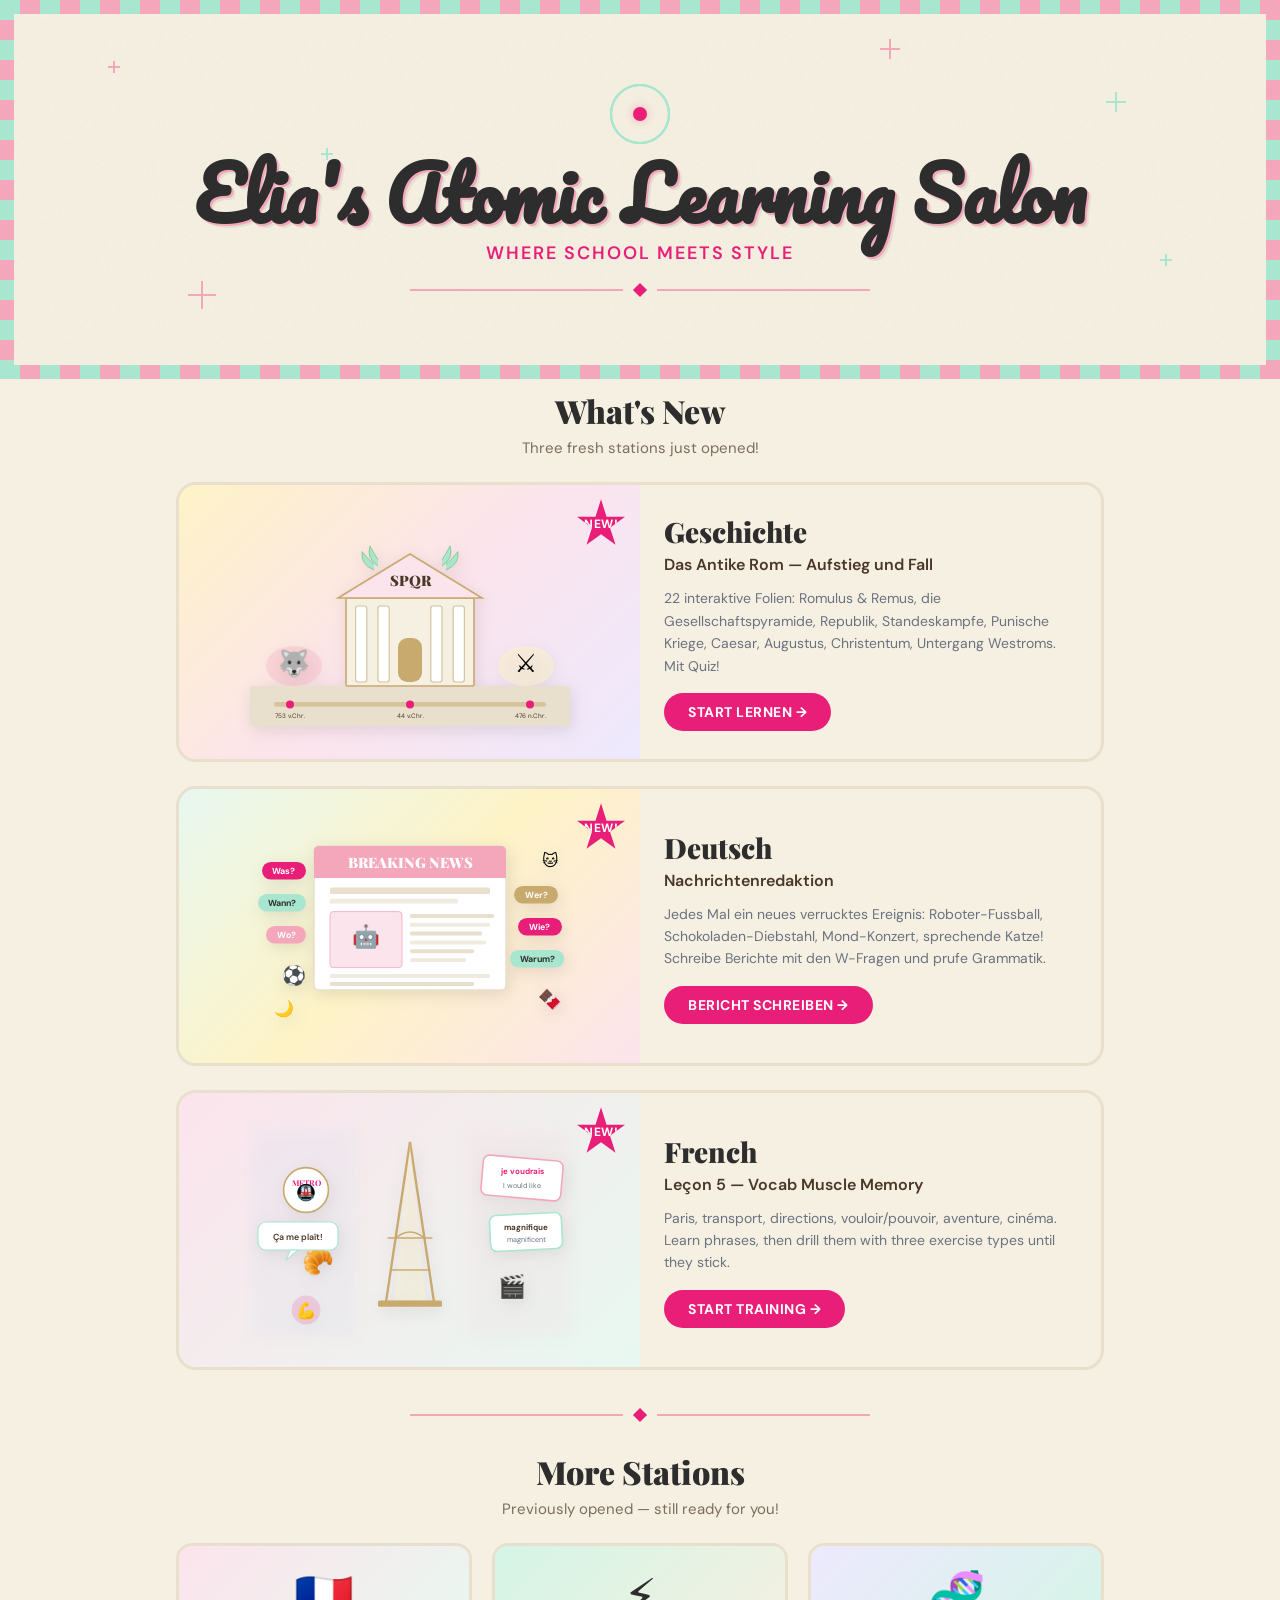
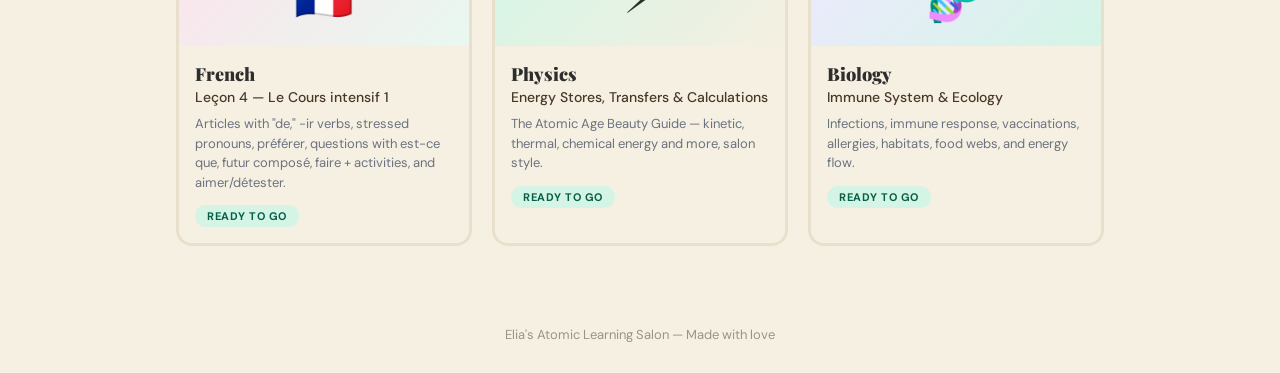
==== index.html @ bffb1066 "committ all changed files committ all changed files" ====
<!DOCTYPE html>
<html lang="en">
<head>
<meta charset="UTF-8">
<meta name="viewport" content="width=device-width, initial-scale=1.0, maximum-scale=1.0, user-scalable=no">
<title>Elia's Atomic Learning Salon</title>
<link rel="preconnect" href="https://fonts.googleapis.com">
<link href="https://fonts.googleapis.com/css2?family=Pacifico&family=Playfair+Display:wght@700;900&family=DM+Sans:wght@400;500;600;700&display=swap" rel="stylesheet">
<style>
*{margin:0;padding:0;box-sizing:border-box}
:root{
  --mint:#a8e6cf;--mint-light:#d4f5e6;--mint-pale:#e8f8f0;
  --pink:#f4a7bb;--pink-light:#fce4ec;--pink-hot:#e91e78;
  --cream:#f5f0e1;--cream-dark:#e8e0cc;
  --charcoal:#2d2d2d;--brown:#4a3728;
  --gold:#c8a96e;
}
body{
  font-family:'DM Sans',system-ui,sans-serif;
  background:var(--cream);color:var(--charcoal);
  min-height:100vh;overflow-x:hidden;
}

/* ── CHECKERBOARD BORDER ── */
.checker-border{
  background:repeating-conic-gradient(var(--pink) 0% 25%,var(--mint) 0% 50%) 0 0/40px 40px;
  padding:14px;
}
@media(max-width:600px){.checker-border{padding:8px;background-size:28px 28px}}

/* ── HERO ── */
.hero{
  background:var(--cream);
  text-align:center;
  padding:50px 20px 40px;
  position:relative;
  overflow:hidden;
}
.hero::before{
  content:'';position:absolute;top:0;left:0;right:0;bottom:0;
  background:url("data:image/svg+xml,%3Csvg width='200' height='200' xmlns='http://www.w3.org/2000/svg'%3E%3Cfilter id='n'%3E%3CfeTurbulence baseFrequency='.65' numOctaves='3' stitchTiles='stitch'/%3E%3C/filter%3E%3Crect width='200' height='200' filter='url(%23n)' opacity='.06'/%3E%3C/svg%3E");
  pointer-events:none;
}
.hero-title{
  font-family:'Pacifico',cursive;
  font-size:clamp(36px,8vw,72px);
  color:var(--charcoal);
  line-height:1.1;
  margin-bottom:8px;
  text-shadow:2px 2px 0 var(--pink),4px 4px 0 rgba(0,0,0,.06);
  position:relative;
}
.hero-name{
  font-family:'DM Sans',sans-serif;
  font-size:clamp(14px,2.5vw,18px);
  color:var(--pink-hot);
  font-weight:600;
  letter-spacing:2px;
  text-transform:uppercase;
  position:relative;
}

/* ── SPARKLES ── */
.sparkle{position:absolute;pointer-events:none}
.sparkle::before,.sparkle::after{content:'';position:absolute;background:var(--pink)}
.sparkle::before{width:2px;height:20px;left:50%;top:50%;transform:translate(-50%,-50%)}
.sparkle::after{width:20px;height:2px;left:50%;top:50%;transform:translate(-50%,-50%)}
.sparkle.mint::before,.sparkle.mint::after{background:var(--mint)}
.sparkle.sm::before{height:12px}.sparkle.sm::after{width:12px}
.sparkle.lg::before{height:28px}.sparkle.lg::after{width:28px}

/* ── ATOM ICON ── */
.atom{width:60px;height:60px;margin:20px auto 10px;position:relative}
.atom .nucleus{width:14px;height:14px;background:var(--pink-hot);border-radius:50%;position:absolute;top:50%;left:50%;transform:translate(-50%,-50%);box-shadow:0 0 10px var(--pink)}
.atom .orbit{position:absolute;width:100%;height:100%;border:2px solid var(--mint);border-radius:50%;top:0;left:0}
.atom .orbit:nth-child(2){transform:rotate(60deg)}
.atom .orbit:nth-child(3){transform:rotate(-60deg)}

/* ── DIVIDER ── */
.retro-divider{display:flex;align-items:center;gap:12px;max-width:500px;margin:0 auto 30px;padding:0 20px}
.retro-divider .line{flex:1;height:2px;background:var(--pink)}
.retro-divider .diamond{width:10px;height:10px;background:var(--pink-hot);transform:rotate(45deg);flex-shrink:0}

/* ── SECTIONS ── */
.subjects{padding:10px 16px 50px;max-width:960px;margin:0 auto}
.section-title{font-family:'Playfair Display',serif;font-size:clamp(20px,4vw,32px);font-weight:900;color:var(--charcoal);text-align:center;margin-bottom:6px}
.section-sub{text-align:center;font-size:15px;color:var(--brown);margin-bottom:24px;opacity:.7}

/* ═══════════════════════════════════════
   FEATURED CARDS — Big visual hero cards
   ═══════════════════════════════════════ */
.featured-grid{
  display:flex;flex-direction:column;gap:24px;
  margin-bottom:40px;
}
.featured-card{
  display:grid;
  grid-template-columns:1fr 1fr;
  min-height:280px;
  border-radius:20px;
  overflow:hidden;
  border:3px solid var(--cream-dark);
  transition:all .35s cubic-bezier(.4,0,.2,1);
  cursor:pointer;
  text-decoration:none;color:inherit;
  position:relative;
}
.featured-card:hover{
  transform:translateY(-6px);
  border-color:var(--pink);
  box-shadow:0 12px 40px rgba(233,30,120,.18);
}
.featured-card .card-visual{
  display:flex;align-items:center;justify-content:center;
  padding:24px;
  position:relative;overflow:hidden;
}
.featured-card .card-visual svg{
  width:100%;max-width:320px;height:auto;
  filter:drop-shadow(2px 4px 8px rgba(0,0,0,.1));
}
.featured-card .card-content{
  display:flex;flex-direction:column;justify-content:center;
  padding:28px 24px;
  background:var(--cream);
}
.featured-card .card-starburst{
  position:absolute;top:14px;right:14px;
  width:50px;height:50px;
  background:var(--pink-hot);color:#fff;
  font-size:12px;font-weight:700;
  display:flex;align-items:center;justify-content:center;
  text-transform:uppercase;letter-spacing:.5px;
  clip-path:polygon(50% 0%,61% 35%,98% 35%,68% 57%,79% 91%,50% 70%,21% 91%,32% 57%,2% 35%,39% 35%);
  z-index:2;
}
.featured-card .fc-subject{
  font-family:'Playfair Display',serif;
  font-size:clamp(22px,3.5vw,28px);font-weight:900;
  color:var(--charcoal);margin-bottom:4px;
}
.featured-card .fc-lesson{
  font-size:clamp(14px,2vw,16px);color:var(--brown);
  font-weight:600;margin-bottom:12px;
}
.featured-card .fc-desc{
  font-size:14px;color:#6b7280;line-height:1.6;margin-bottom:16px;
}
.featured-card .fc-btn{
  display:inline-flex;align-items:center;gap:8px;
  padding:10px 24px;border-radius:25px;
  font-size:14px;font-weight:700;
  letter-spacing:.5px;text-transform:uppercase;
  background:var(--pink-hot);color:#fff;
  width:fit-content;
  transition:background .2s;
}
.featured-card:hover .fc-btn{background:#d01568}

/* Visual backgrounds */
.vis-rome{background:linear-gradient(135deg,#fef3c7 0%,#fce4ec 50%,#ede9fe 100%)}
.vis-french{background:linear-gradient(135deg,var(--pink-light) 0%,var(--mint-pale) 100%)}
.vis-report{background:linear-gradient(135deg,var(--mint-pale) 0%,#fef3c7 50%,var(--pink-light) 100%)}

/* ── SMALLER SUBJECT CARDS (existing) ── */
.card-grid{
  display:grid;
  grid-template-columns:repeat(auto-fill,minmax(260px,1fr));
  gap:20px;
}
.subject-card{
  background:var(--cream);border-radius:16px;overflow:hidden;
  border:3px solid var(--cream-dark);transition:all .3s;
  cursor:pointer;position:relative;text-decoration:none;color:inherit;display:block;
}
.subject-card:hover,.subject-card:active{
  transform:translateY(-4px);border-color:var(--pink);
  box-shadow:0 8px 30px rgba(233,30,120,.15);
}
.card-banner{height:100px;display:flex;align-items:center;justify-content:center;position:relative;overflow:hidden}
.card-banner.french{background:linear-gradient(135deg,var(--pink-light),var(--mint-pale))}
.card-banner.physics{background:linear-gradient(135deg,var(--mint-light),var(--cream))}
.card-banner.biology{background:linear-gradient(135deg,#ede9fe,var(--mint-light))}
.card-emoji{font-size:48px;position:relative;z-index:1}
.card-body{padding:16px}
.card-subject{font-family:'Playfair Display',serif;font-size:18px;font-weight:900;color:var(--charcoal);margin-bottom:2px}
.card-lesson{font-size:14px;color:var(--brown);margin-bottom:8px;font-weight:500}
.card-desc{font-size:13px;color:#6b7280;line-height:1.5;margin-bottom:12px}
.card-tag{display:inline-block;padding:4px 12px;border-radius:20px;font-size:11px;font-weight:700;letter-spacing:.5px;text-transform:uppercase}
.tag-live{background:var(--mint-light);color:#065f46}

/* ── FOOTER ── */
.footer{text-align:center;padding:30px 16px;font-size:13px;color:var(--brown);opacity:.5}

/* ── MOBILE ── */
@media(max-width:700px){
  .hero{padding:30px 16px 28px}
  .featured-card{grid-template-columns:1fr;min-height:auto}
  .featured-card .card-visual{min-height:200px;padding:20px}
  .featured-card .card-content{padding:20px 16px}
  .card-grid{grid-template-columns:1fr}
  .card-banner{height:80px}
  .card-emoji{font-size:38px}
}

/* ── SUBTLE ANIMATIONS ── */
@keyframes pulse-glow{
  0%,100%{filter:drop-shadow(0 0 4px rgba(233,30,120,.2))}
  50%{filter:drop-shadow(0 0 12px rgba(233,30,120,.4))}
}
.featured-card .card-visual svg{animation:pulse-glow 3s ease-in-out infinite}
</style>
</head>
<body>

<!-- CHECKERBOARD TOP BORDER -->
<div class="checker-border">
<div class="hero">
  <div class="sparkle sm" style="top:15%;left:8%"></div>
  <div class="sparkle mint" style="top:25%;right:12%"></div>
  <div class="sparkle lg" style="bottom:20%;left:15%"></div>
  <div class="sparkle sm mint" style="bottom:30%;right:8%"></div>
  <div class="sparkle" style="top:10%;right:30%"></div>
  <div class="sparkle mint sm" style="top:40%;left:25%"></div>
  <div class="atom">
    <div class="orbit"></div><div class="orbit"></div><div class="orbit"></div><div class="nucleus"></div>
  </div>
  <h1 class="hero-title">Elia's Atomic Learning Salon</h1>
  <p class="hero-name">Where school meets style</p>
  <div style="margin-top:20px">
    <div class="retro-divider"><div class="line"></div><div class="diamond"></div><div class="line"></div></div>
  </div>
</div>
</div>

<!-- ═══════════════════════════════════════ -->
<!-- FEATURED NEW APPS — Big visual cards   -->
<!-- ═══════════════════════════════════════ -->
<div class="subjects">
  <h2 class="section-title">What's New</h2>
  <p class="section-sub">Three fresh stations just opened!</p>

  <div class="featured-grid">

    <!-- ██ ROME HISTORY DECK ██ -->
    <a class="featured-card" href="rome-history-deck.html">
      <div class="card-visual vis-rome">
        <div class="card-starburst">New!</div>
        <svg viewBox="0 0 400 260" xmlns="http://www.w3.org/2000/svg">
          <!-- Sky -->
          <defs>
            <linearGradient id="sky" x1="0" y1="0" x2="0" y2="1"><stop offset="0%" stop-color="#fce4ec"/><stop offset="100%" stop-color="#fef3c7"/></linearGradient>
          </defs>
          <!-- Ground -->
          <rect x="0" y="210" width="400" height="50" rx="4" fill="#e8e0cc"/>
          <!-- Roman Temple -->
          <rect x="120" y="100" width="160" height="110" rx="2" fill="#f5f0e1" stroke="#c8a96e" stroke-width="2"/>
          <!-- Pediment (triangle roof) -->
          <polygon points="110,100 200,45 290,100" fill="#fce4ec" stroke="#c8a96e" stroke-width="2"/>
          <!-- Columns -->
          <rect x="132" y="110" width="14" height="95" rx="3" fill="#fff" stroke="#d4c4a0" stroke-width="1.5"/>
          <rect x="160" y="110" width="14" height="95" rx="3" fill="#fff" stroke="#d4c4a0" stroke-width="1.5"/>
          <rect x="226" y="110" width="14" height="95" rx="3" fill="#fff" stroke="#d4c4a0" stroke-width="1.5"/>
          <rect x="254" y="110" width="14" height="95" rx="3" fill="#fff" stroke="#d4c4a0" stroke-width="1.5"/>
          <!-- Door -->
          <rect x="185" y="150" width="30" height="55" rx="12" fill="#c8a96e"/>
          <!-- SPQR text -->
          <text x="200" y="85" text-anchor="middle" font-family="'Playfair Display',serif" font-size="18" font-weight="900" fill="#4a3728">SPQR</text>
          <!-- Laurel wreath left -->
          <path d="M160,60 Q145,50 150,35 Q155,45 160,52" fill="#a8e6cf" stroke="#7bc67e" stroke-width="1"/>
          <path d="M155,65 Q138,58 140,42 Q148,52 155,58" fill="#a8e6cf" stroke="#7bc67e" stroke-width="1"/>
          <!-- Laurel wreath right -->
          <path d="M240,60 Q255,50 250,35 Q245,45 240,52" fill="#a8e6cf" stroke="#7bc67e" stroke-width="1"/>
          <path d="M245,65 Q262,58 260,42 Q252,52 245,58" fill="#a8e6cf" stroke="#7bc67e" stroke-width="1"/>
          <!-- Wolf + twins icon (left) -->
          <ellipse cx="55" cy="185" rx="35" ry="25" fill="#f4a7bb" opacity=".3"/>
          <text x="55" y="193" text-anchor="middle" font-size="32">🐺</text>
          <!-- Sword icon (right) -->
          <ellipse cx="345" cy="185" rx="35" ry="25" fill="#fef3c7" opacity=".5"/>
          <text x="345" y="193" text-anchor="middle" font-size="32">⚔️</text>
          <!-- Timeline bar -->
          <rect x="30" y="230" width="340" height="6" rx="3" fill="#c8a96e" opacity=".5"/>
          <circle cx="50" cy="233" r="5" fill="#e91e78"/>
          <text x="50" y="250" text-anchor="middle" font-size="8" fill="#4a3728">753 v.Chr.</text>
          <circle cx="200" cy="233" r="5" fill="#e91e78"/>
          <text x="200" y="250" text-anchor="middle" font-size="8" fill="#4a3728">44 v.Chr.</text>
          <circle cx="350" cy="233" r="5" fill="#e91e78"/>
          <text x="350" y="250" text-anchor="middle" font-size="8" fill="#4a3728">476 n.Chr.</text>
        </svg>
      </div>
      <div class="card-content">
        <div class="fc-subject">Geschichte</div>
        <div class="fc-lesson">Das Antike Rom — Aufstieg und Fall</div>
        <div class="fc-desc">22 interaktive Folien: Romulus & Remus, die Gesellschaftspyramide, Republik, Standeskampfe, Punische Kriege, Caesar, Augustus, Christentum, Untergang Westroms. Mit Quiz!</div>
        <div class="fc-btn">Start Lernen &rarr;</div>
      </div>
    </a>

    <!-- ██ GERMAN REPORT WRITER ██ -->
    <a class="featured-card" href="german-report-writer.html" style="direction:rtl">
      <div class="card-content" style="direction:ltr">
        <div class="fc-subject">Deutsch</div>
        <div class="fc-lesson">Nachrichtenredaktion</div>
        <div class="fc-desc">Jedes Mal ein neues verrucktes Ereignis: Roboter-Fussball, Schokoladen-Diebstahl, Mond-Konzert, sprechende Katze! Schreibe Berichte mit den W-Fragen und prufe Grammatik.</div>
        <div class="fc-btn">Bericht Schreiben &rarr;</div>
      </div>
      <div class="card-visual vis-report" style="direction:ltr">
        <div class="card-starburst">New!</div>
        <svg viewBox="0 0 400 260" xmlns="http://www.w3.org/2000/svg">
          <!-- Newspaper -->
          <rect x="80" y="30" width="240" height="180" rx="6" fill="#fff" stroke="#e8e0cc" stroke-width="2"/>
          <rect x="80" y="30" width="240" height="40" rx="6" fill="#f4a7bb"/>
          <rect x="80" y="64" width="240" height="6" fill="#f4a7bb"/>
          <text x="200" y="58" text-anchor="middle" font-family="'Playfair Display',serif" font-size="18" font-weight="900" fill="#fff">BREAKING NEWS</text>
          <!-- Headlines -->
          <rect x="100" y="82" width="200" height="8" rx="2" fill="#e8e0cc"/>
          <rect x="100" y="96" width="160" height="6" rx="2" fill="#f0ebe0"/>
          <!-- Image placeholder -->
          <rect x="100" y="112" width="90" height="70" rx="4" fill="#fce4ec" stroke="#f4a7bb" stroke-width="1"/>
          <text x="145" y="152" text-anchor="middle" font-size="28">🤖</text>
          <!-- Text lines -->
          <rect x="200" y="115" width="105" height="5" rx="2" fill="#e8e0cc"/>
          <rect x="200" y="126" width="100" height="5" rx="2" fill="#f0ebe0"/>
          <rect x="200" y="137" width="90" height="5" rx="2" fill="#e8e0cc"/>
          <rect x="200" y="148" width="95" height="5" rx="2" fill="#f0ebe0"/>
          <rect x="200" y="159" width="80" height="5" rx="2" fill="#e8e0cc"/>
          <rect x="200" y="170" width="70" height="5" rx="2" fill="#f0ebe0"/>
          <!-- More text lines bottom -->
          <rect x="100" y="190" width="200" height="5" rx="2" fill="#f0ebe0"/>
          <rect x="100" y="200" width="180" height="5" rx="2" fill="#e8e0cc"/>
          <!-- W-Fragen floating labels -->
          <rect x="15" y="50" width="55" height="22" rx="11" fill="#e91e78"/>
          <text x="42" y="65" text-anchor="middle" font-size="11" font-weight="700" fill="#fff">Was?</text>
          <rect x="10" y="90" width="60" height="22" rx="11" fill="#a8e6cf"/>
          <text x="40" y="105" text-anchor="middle" font-size="11" font-weight="700" fill="#2d2d2d">Wann?</text>
          <rect x="20" y="130" width="50" height="22" rx="11" fill="#f4a7bb"/>
          <text x="45" y="145" text-anchor="middle" font-size="11" font-weight="700" fill="#fff">Wo?</text>
          <rect x="330" y="80" width="55" height="22" rx="11" fill="#c8a96e"/>
          <text x="358" y="95" text-anchor="middle" font-size="11" font-weight="700" fill="#fff">Wer?</text>
          <rect x="335" y="120" width="55" height="22" rx="11" fill="#e91e78"/>
          <text x="362" y="135" text-anchor="middle" font-size="11" font-weight="700" fill="#fff">Wie?</text>
          <rect x="325" y="160" width="68" height="22" rx="11" fill="#a8e6cf"/>
          <text x="359" y="175" text-anchor="middle" font-size="11" font-weight="700" fill="#2d2d2d">Warum?</text>
          <!-- Fun event icons -->
          <text x="40" y="200" font-size="24">⚽</text>
          <text x="360" y="230" font-size="24">🍫</text>
          <text x="30" y="240" font-size="20">🌙</text>
          <text x="365" y="55" font-size="20">🐱</text>
        </svg>
      </div>
    </a>

    <!-- ██ FRENCH VOCAB TRAINER ██ -->
    <a class="featured-card" href="french-vocab-trainer.html">
      <div class="card-visual vis-french">
        <div class="card-starburst">New!</div>
        <svg viewBox="0 0 400 260" xmlns="http://www.w3.org/2000/svg">
          <!-- Eiffel Tower (simplified) -->
          <polygon points="200,20 170,220 230,220" fill="none" stroke="#c8a96e" stroke-width="3"/>
          <polygon points="200,20 180,220 220,220" fill="#fef3c7" opacity=".3"/>
          <line x1="172" y1="140" x2="228" y2="140" stroke="#c8a96e" stroke-width="2"/>
          <line x1="175" y1="180" x2="225" y2="180" stroke="#c8a96e" stroke-width="2"/>
          <!-- Arch at middle -->
          <path d="M182,140 Q200,125 218,140" fill="none" stroke="#c8a96e" stroke-width="2"/>
          <!-- Base platform -->
          <rect x="160" y="218" width="80" height="8" rx="2" fill="#c8a96e"/>
          <!-- French flag colors (subtle background stripes) -->
          <rect x="0" y="0" width="133" height="260" fill="#dbeafe" opacity=".15"/>
          <rect x="267" y="0" width="133" height="260" fill="#fce4ec" opacity=".15"/>
          <!-- Metro sign -->
          <circle cx="70" cy="80" r="28" fill="#fff" stroke="#c8a96e" stroke-width="2"/>
          <text x="70" y="75" text-anchor="middle" font-family="'Playfair Display',serif" font-size="10" font-weight="700" fill="#e91e78">METRO</text>
          <text x="70" y="90" text-anchor="middle" font-size="20">🚇</text>
          <!-- Vocab cards floating -->
          <rect x="290" y="40" width="100" height="50" rx="8" fill="#fff" stroke="#f4a7bb" stroke-width="2" transform="rotate(5,340,65)"/>
          <text x="340" y="60" text-anchor="middle" font-size="10" font-weight="700" fill="#e91e78">je voudrais</text>
          <text x="340" y="78" text-anchor="middle" font-size="9" fill="#6b7280">I would like</text>
          <rect x="300" y="110" width="90" height="45" rx="8" fill="#fff" stroke="#a8e6cf" stroke-width="2" transform="rotate(-3,345,132)"/>
          <text x="345" y="130" text-anchor="middle" font-size="10" font-weight="700" fill="#4a3728">magnifique</text>
          <text x="345" y="145" text-anchor="middle" font-size="9" fill="#6b7280">magnificent</text>
          <!-- Croissant & beret -->
          <text x="65" y="180" font-size="32">🥐</text>
          <text x="310" y="210" font-size="28">🎬</text>
          <!-- Muscle / repeat icon -->
          <circle cx="70" cy="230" r="18" fill="#e91e78" opacity=".15"/>
          <text x="70" y="237" text-anchor="middle" font-size="20">💪</text>
          <!-- Speech bubble -->
          <rect x="10" y="120" width="100" height="35" rx="10" fill="#fff" stroke="#a8e6cf" stroke-width="1.5"/>
          <text x="60" y="142" text-anchor="middle" font-size="11" font-weight="600" fill="#4a3728">Ça me plaît!</text>
          <polygon points="50,155 60,155 45,168" fill="#fff" stroke="#a8e6cf" stroke-width="1.5" stroke-linejoin="round"/>
        </svg>
      </div>
      <div class="card-content">
        <div class="fc-subject">French</div>
        <div class="fc-lesson">Leçon 5 — Vocab Muscle Memory</div>
        <div class="fc-desc">Paris, transport, directions, vouloir/pouvoir, aventure, cinéma. Learn phrases, then drill them with three exercise types until they stick.</div>
        <div class="fc-btn">Start Training &rarr;</div>
      </div>
    </a>

  </div>

  <!-- DIVIDER -->
  <div style="margin:10px auto 30px">
    <div class="retro-divider"><div class="line"></div><div class="diamond"></div><div class="line"></div></div>
  </div>

  <h2 class="section-title">More Stations</h2>
  <p class="section-sub">Previously opened — still ready for you!</p>

  <div class="card-grid">

    <!-- FRENCH LECON 4 -->
    <a class="subject-card" href="french-lecon4.html">
      <div class="card-banner french"><span class="card-emoji">🇫🇷</span></div>
      <div class="card-body">
        <div class="card-subject">French</div>
        <div class="card-lesson">Leçon 4 — Le Cours intensif 1</div>
        <div class="card-desc">Articles with "de," -ir verbs, stressed pronouns, préférer, questions with est-ce que, futur composé, faire + activities, and aimer/détester.</div>
        <span class="card-tag tag-live">Ready to Go</span>
      </div>
    </a>

    <!-- PHYSICS -->
    <a class="subject-card" href="energy-quiz.html">
      <div class="card-banner physics"><span class="card-emoji">⚡</span></div>
      <div class="card-body">
        <div class="card-subject">Physics</div>
        <div class="card-lesson">Energy Stores, Transfers & Calculations</div>
        <div class="card-desc">The Atomic Age Beauty Guide — kinetic, thermal, chemical energy and more, salon style.</div>
        <span class="card-tag tag-live">Ready to Go</span>
      </div>
    </a>

    <!-- BIOLOGY -->
    <a class="subject-card" href="immune-ecology-app.html">
      <div class="card-banner biology"><span class="card-emoji">🧬</span></div>
      <div class="card-body">
        <div class="card-subject">Biology</div>
        <div class="card-lesson">Immune System & Ecology</div>
        <div class="card-desc">Infections, immune response, vaccinations, allergies, habitats, food webs, and energy flow.</div>
        <span class="card-tag tag-live">Ready to Go</span>
      </div>
    </a>

  </div>
</div>

<div class="footer">Elia's Atomic Learning Salon &mdash; Made with love</div>

</body>
</html>
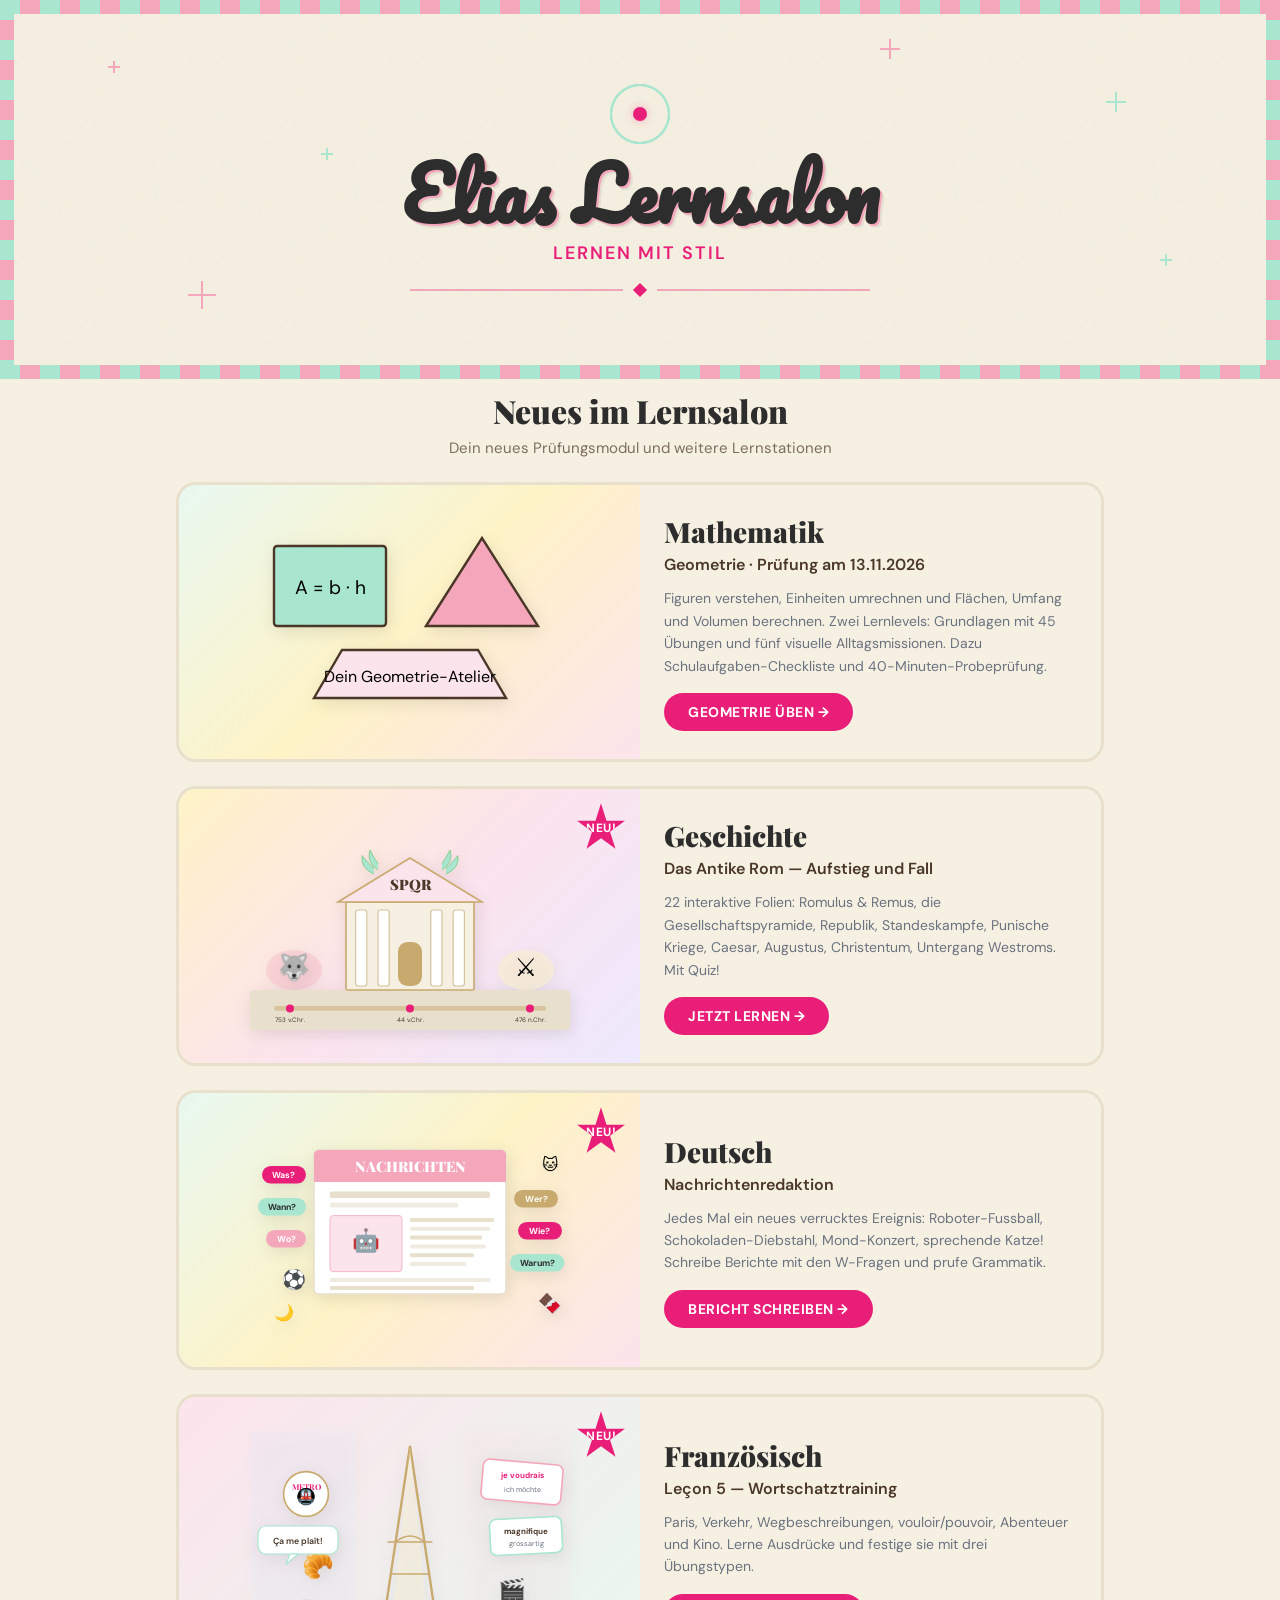
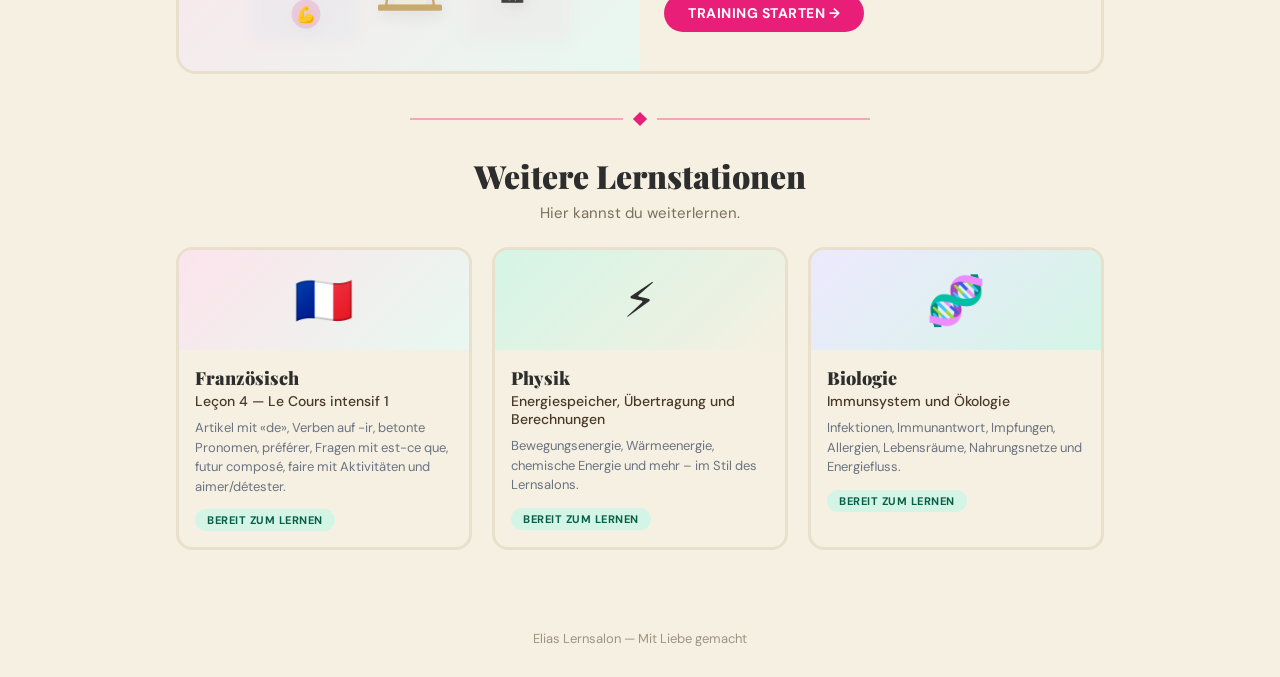
==== commit 35ae255d: "Add German geometry exam preparation with visual basics and real-world missions" ====
--- a/index.html
+++ b/index.html
@@ -1,9 +1,9 @@
 <!DOCTYPE html>
-<html lang="en">
+<html lang="de">
 <head>
 <meta charset="UTF-8">
-<meta name="viewport" content="width=device-width, initial-scale=1.0, maximum-scale=1.0, user-scalable=no">
-<title>Elia's Atomic Learning Salon</title>
+<meta name="viewport" content="width=device-width, initial-scale=1.0">
+<title>Elias Lernsalon</title>
 <link rel="preconnect" href="https://fonts.googleapis.com">
 <link href="https://fonts.googleapis.com/css2?family=Pacifico&family=Playfair+Display:wght@700;900&family=DM+Sans:wght@400;500;600;700&display=swap" rel="stylesheet">
 <style>
@@ -225,8 +225,8 @@
   <div class="atom">
     <div class="orbit"></div><div class="orbit"></div><div class="orbit"></div><div class="nucleus"></div>
   </div>
-  <h1 class="hero-title">Elia's Atomic Learning Salon</h1>
-  <p class="hero-name">Where school meets style</p>
+  <h1 class="hero-title">Elias Lernsalon</h1>
+  <p class="hero-name">Lernen mit Stil</p>
   <div style="margin-top:20px">
     <div class="retro-divider"><div class="line"></div><div class="diamond"></div><div class="line"></div></div>
   </div>
@@ -237,15 +237,16 @@
 <!-- FEATURED NEW APPS — Big visual cards   -->
 <!-- ═══════════════════════════════════════ -->
 <div class="subjects">
-  <h2 class="section-title">What's New</h2>
-  <p class="section-sub">Three fresh stations just opened!</p>
+  <h2 class="section-title">Neues im Lernsalon</h2>
+  <p class="section-sub">Dein neues Prüfungsmodul und weitere Lernstationen</p>
 
   <div class="featured-grid">
+<a class="featured-card" href="geometry-exam.html"><div class="card-visual vis-report"><svg viewBox="0 0 400 260" role="img" aria-label="Geometrische Figuren"><rect x="30" y="35" width="140" height="100" rx="4" fill="#a8e6cf" stroke="#4a3728" stroke-width="3"/><path d="M220 135L290 25L360 135Z" fill="#f4a7bb" stroke="#4a3728" stroke-width="3"/><path d="M80 225L115 165H285L320 225Z" fill="#fce4ec" stroke="#4a3728" stroke-width="3"/><text x="100" y="95" text-anchor="middle" font-size="24">A = b · h</text><text x="200" y="205" text-anchor="middle" font-size="20">Dein Geometrie-Atelier</text></svg></div><div class="card-content"><div class="fc-subject">Mathematik</div><div class="fc-lesson">Geometrie · Prüfung am 13.11.2026</div><div class="fc-desc">Figuren verstehen, Einheiten umrechnen und Flächen, Umfang und Volumen berechnen. Zwei Lernlevels: Grundlagen mit 45 Übungen und fünf visuelle Alltagsmissionen. Dazu Schulaufgaben-Checkliste und 40-Minuten-Probeprüfung.</div><div class="fc-btn">Geometrie üben →</div></div></a>
 
     <!-- ██ ROME HISTORY DECK ██ -->
     <a class="featured-card" href="rome-history-deck.html">
       <div class="card-visual vis-rome">
-        <div class="card-starburst">New!</div>
+        <div class="card-starburst">Neu!</div>
         <svg viewBox="0 0 400 260" xmlns="http://www.w3.org/2000/svg">
           <!-- Sky -->
           <defs>
@@ -292,7 +293,7 @@
         <div class="fc-subject">Geschichte</div>
         <div class="fc-lesson">Das Antike Rom — Aufstieg und Fall</div>
         <div class="fc-desc">22 interaktive Folien: Romulus & Remus, die Gesellschaftspyramide, Republik, Standeskampfe, Punische Kriege, Caesar, Augustus, Christentum, Untergang Westroms. Mit Quiz!</div>
-        <div class="fc-btn">Start Lernen &rarr;</div>
+        <div class="fc-btn">Jetzt lernen &rarr;</div>
       </div>
     </a>
 
@@ -305,13 +306,13 @@
         <div class="fc-btn">Bericht Schreiben &rarr;</div>
       </div>
       <div class="card-visual vis-report" style="direction:ltr">
-        <div class="card-starburst">New!</div>
+        <div class="card-starburst">Neu!</div>
         <svg viewBox="0 0 400 260" xmlns="http://www.w3.org/2000/svg">
           <!-- Newspaper -->
           <rect x="80" y="30" width="240" height="180" rx="6" fill="#fff" stroke="#e8e0cc" stroke-width="2"/>
           <rect x="80" y="30" width="240" height="40" rx="6" fill="#f4a7bb"/>
           <rect x="80" y="64" width="240" height="6" fill="#f4a7bb"/>
-          <text x="200" y="58" text-anchor="middle" font-family="'Playfair Display',serif" font-size="18" font-weight="900" fill="#fff">BREAKING NEWS</text>
+          <text x="200" y="58" text-anchor="middle" font-family="'Playfair Display',serif" font-size="18" font-weight="900" fill="#fff">NACHRICHTEN</text>
           <!-- Headlines -->
           <rect x="100" y="82" width="200" height="8" rx="2" fill="#e8e0cc"/>
           <rect x="100" y="96" width="160" height="6" rx="2" fill="#f0ebe0"/>
@@ -353,7 +354,7 @@
     <!-- ██ FRENCH VOCAB TRAINER ██ -->
     <a class="featured-card" href="french-vocab-trainer.html">
       <div class="card-visual vis-french">
-        <div class="card-starburst">New!</div>
+        <div class="card-starburst">Neu!</div>
         <svg viewBox="0 0 400 260" xmlns="http://www.w3.org/2000/svg">
           <!-- Eiffel Tower (simplified) -->
           <polygon points="200,20 170,220 230,220" fill="none" stroke="#c8a96e" stroke-width="3"/>
@@ -374,10 +375,10 @@
           <!-- Vocab cards floating -->
           <rect x="290" y="40" width="100" height="50" rx="8" fill="#fff" stroke="#f4a7bb" stroke-width="2" transform="rotate(5,340,65)"/>
           <text x="340" y="60" text-anchor="middle" font-size="10" font-weight="700" fill="#e91e78">je voudrais</text>
-          <text x="340" y="78" text-anchor="middle" font-size="9" fill="#6b7280">I would like</text>
+          <text x="340" y="78" text-anchor="middle" font-size="9" fill="#6b7280">ich möchte</text>
           <rect x="300" y="110" width="90" height="45" rx="8" fill="#fff" stroke="#a8e6cf" stroke-width="2" transform="rotate(-3,345,132)"/>
           <text x="345" y="130" text-anchor="middle" font-size="10" font-weight="700" fill="#4a3728">magnifique</text>
-          <text x="345" y="145" text-anchor="middle" font-size="9" fill="#6b7280">magnificent</text>
+          <text x="345" y="145" text-anchor="middle" font-size="9" fill="#6b7280">grossartig</text>
           <!-- Croissant & beret -->
           <text x="65" y="180" font-size="32">🥐</text>
           <text x="310" y="210" font-size="28">🎬</text>
@@ -391,10 +392,10 @@
         </svg>
       </div>
       <div class="card-content">
-        <div class="fc-subject">French</div>
-        <div class="fc-lesson">Leçon 5 — Vocab Muscle Memory</div>
-        <div class="fc-desc">Paris, transport, directions, vouloir/pouvoir, aventure, cinéma. Learn phrases, then drill them with three exercise types until they stick.</div>
-        <div class="fc-btn">Start Training &rarr;</div>
+        <div class="fc-subject">Französisch</div>
+        <div class="fc-lesson">Leçon 5 — Wortschatztraining</div>
+        <div class="fc-desc">Paris, Verkehr, Wegbeschreibungen, vouloir/pouvoir, Abenteuer und Kino. Lerne Ausdrücke und festige sie mit drei Übungstypen.</div>
+        <div class="fc-btn">Training starten &rarr;</div>
       </div>
     </a>
 
@@ -405,8 +406,8 @@
     <div class="retro-divider"><div class="line"></div><div class="diamond"></div><div class="line"></div></div>
   </div>
 
-  <h2 class="section-title">More Stations</h2>
-  <p class="section-sub">Previously opened — still ready for you!</p>
+  <h2 class="section-title">Weitere Lernstationen</h2>
+  <p class="section-sub">Hier kannst du weiterlernen.</p>
 
   <div class="card-grid">
 
@@ -414,10 +415,10 @@
     <a class="subject-card" href="french-lecon4.html">
       <div class="card-banner french"><span class="card-emoji">🇫🇷</span></div>
       <div class="card-body">
-        <div class="card-subject">French</div>
+        <div class="card-subject">Französisch</div>
         <div class="card-lesson">Leçon 4 — Le Cours intensif 1</div>
-        <div class="card-desc">Articles with "de," -ir verbs, stressed pronouns, préférer, questions with est-ce que, futur composé, faire + activities, and aimer/détester.</div>
-        <span class="card-tag tag-live">Ready to Go</span>
+        <div class="card-desc">Artikel mit «de», Verben auf -ir, betonte Pronomen, préférer, Fragen mit est-ce que, futur composé, faire mit Aktivitäten und aimer/détester.</div>
+        <span class="card-tag tag-live">Bereit zum Lernen</span>
       </div>
     </a>
 
@@ -425,10 +426,10 @@
     <a class="subject-card" href="energy-quiz.html">
       <div class="card-banner physics"><span class="card-emoji">⚡</span></div>
       <div class="card-body">
-        <div class="card-subject">Physics</div>
-        <div class="card-lesson">Energy Stores, Transfers & Calculations</div>
-        <div class="card-desc">The Atomic Age Beauty Guide — kinetic, thermal, chemical energy and more, salon style.</div>
-        <span class="card-tag tag-live">Ready to Go</span>
+        <div class="card-subject">Physik</div>
+        <div class="card-lesson">Energiespeicher, Übertragung und Berechnungen</div>
+        <div class="card-desc">Bewegungsenergie, Wärmeenergie, chemische Energie und mehr – im Stil des Lernsalons.</div>
+        <span class="card-tag tag-live">Bereit zum Lernen</span>
       </div>
     </a>
 
@@ -436,17 +437,17 @@
     <a class="subject-card" href="immune-ecology-app.html">
       <div class="card-banner biology"><span class="card-emoji">🧬</span></div>
       <div class="card-body">
-        <div class="card-subject">Biology</div>
-        <div class="card-lesson">Immune System & Ecology</div>
-        <div class="card-desc">Infections, immune response, vaccinations, allergies, habitats, food webs, and energy flow.</div>
-        <span class="card-tag tag-live">Ready to Go</span>
+        <div class="card-subject">Biologie</div>
+        <div class="card-lesson">Immunsystem und Ökologie</div>
+        <div class="card-desc">Infektionen, Immunantwort, Impfungen, Allergien, Lebensräume, Nahrungsnetze und Energiefluss.</div>
+        <span class="card-tag tag-live">Bereit zum Lernen</span>
       </div>
     </a>
 
   </div>
 </div>
 
-<div class="footer">Elia's Atomic Learning Salon &mdash; Made with love</div>
+<div class="footer">Elias Lernsalon &mdash; Mit Liebe gemacht</div>
 
 </body>
 </html>
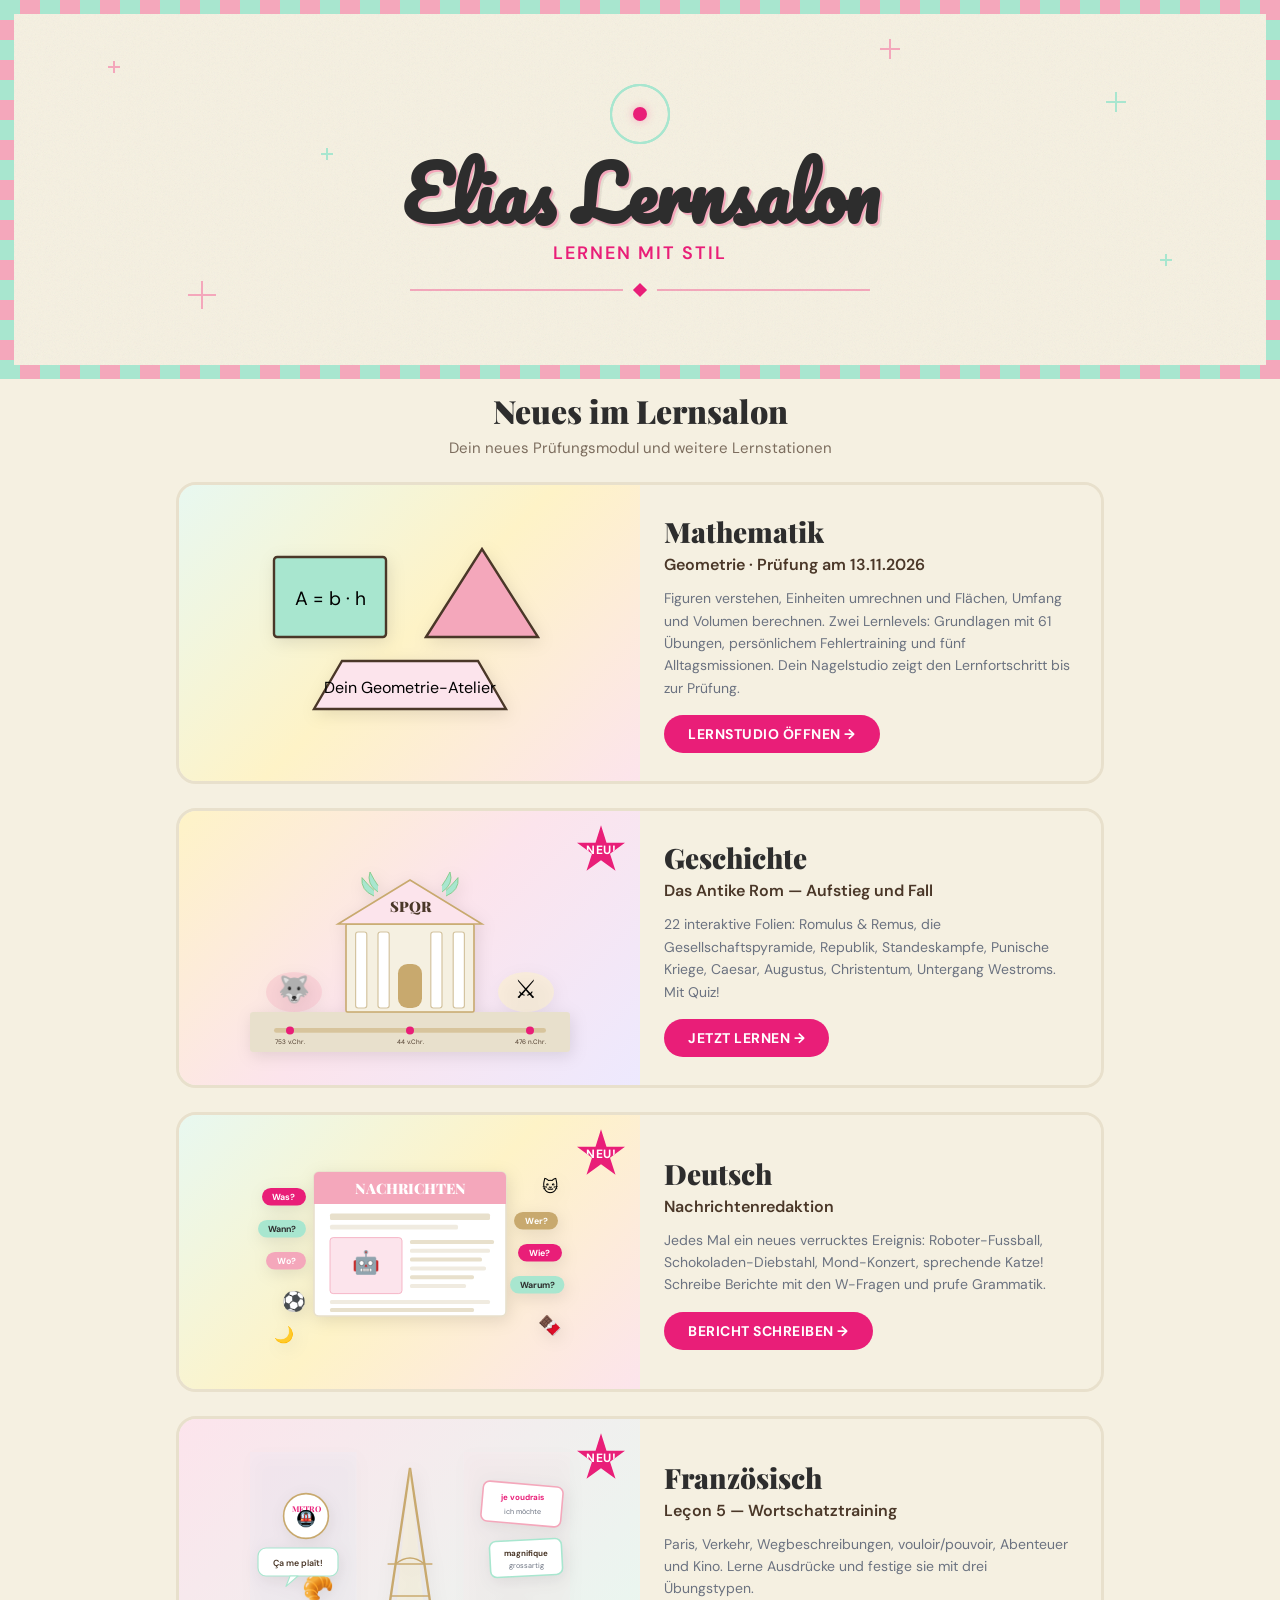
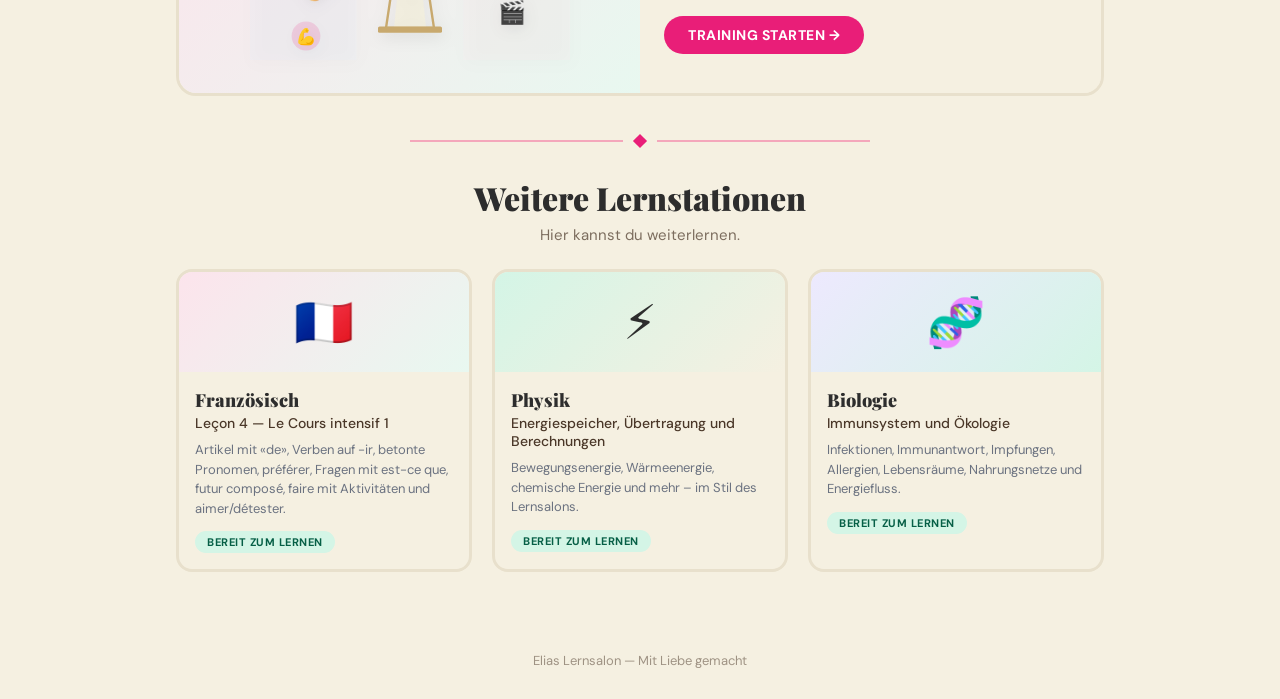
==== commit 9fb38407: "Add adaptive mistake coaching and nail-studio learning dashboard" ====
--- a/index.html
+++ b/index.html
@@ -241,7 +241,7 @@
   <p class="section-sub">Dein neues Prüfungsmodul und weitere Lernstationen</p>
 
   <div class="featured-grid">
-<a class="featured-card" href="geometry-exam.html"><div class="card-visual vis-report"><svg viewBox="0 0 400 260" role="img" aria-label="Geometrische Figuren"><rect x="30" y="35" width="140" height="100" rx="4" fill="#a8e6cf" stroke="#4a3728" stroke-width="3"/><path d="M220 135L290 25L360 135Z" fill="#f4a7bb" stroke="#4a3728" stroke-width="3"/><path d="M80 225L115 165H285L320 225Z" fill="#fce4ec" stroke="#4a3728" stroke-width="3"/><text x="100" y="95" text-anchor="middle" font-size="24">A = b · h</text><text x="200" y="205" text-anchor="middle" font-size="20">Dein Geometrie-Atelier</text></svg></div><div class="card-content"><div class="fc-subject">Mathematik</div><div class="fc-lesson">Geometrie · Prüfung am 13.11.2026</div><div class="fc-desc">Figuren verstehen, Einheiten umrechnen und Flächen, Umfang und Volumen berechnen. Zwei Lernlevels: Grundlagen mit 45 Übungen und fünf visuelle Alltagsmissionen. Dazu Schulaufgaben-Checkliste und 40-Minuten-Probeprüfung.</div><div class="fc-btn">Geometrie üben →</div></div></a>
+<a class="featured-card" href="geometry-exam.html"><div class="card-visual vis-report"><svg viewBox="0 0 400 260" role="img" aria-label="Geometrische Figuren"><rect x="30" y="35" width="140" height="100" rx="4" fill="#a8e6cf" stroke="#4a3728" stroke-width="3"/><path d="M220 135L290 25L360 135Z" fill="#f4a7bb" stroke="#4a3728" stroke-width="3"/><path d="M80 225L115 165H285L320 225Z" fill="#fce4ec" stroke="#4a3728" stroke-width="3"/><text x="100" y="95" text-anchor="middle" font-size="24">A = b · h</text><text x="200" y="205" text-anchor="middle" font-size="20">Dein Geometrie-Atelier</text></svg></div><div class="card-content"><div class="fc-subject">Mathematik</div><div class="fc-lesson">Geometrie · Prüfung am 13.11.2026</div><div class="fc-desc">Figuren verstehen, Einheiten umrechnen und Flächen, Umfang und Volumen berechnen. Zwei Lernlevels: Grundlagen mit 61 Übungen, persönlichem Fehlertraining und fünf Alltagsmissionen. Dein Nagelstudio zeigt den Lernfortschritt bis zur Prüfung.</div><div class="fc-btn">Lernstudio öffnen →</div></div></a>
 
     <!-- ██ ROME HISTORY DECK ██ -->
     <a class="featured-card" href="rome-history-deck.html">
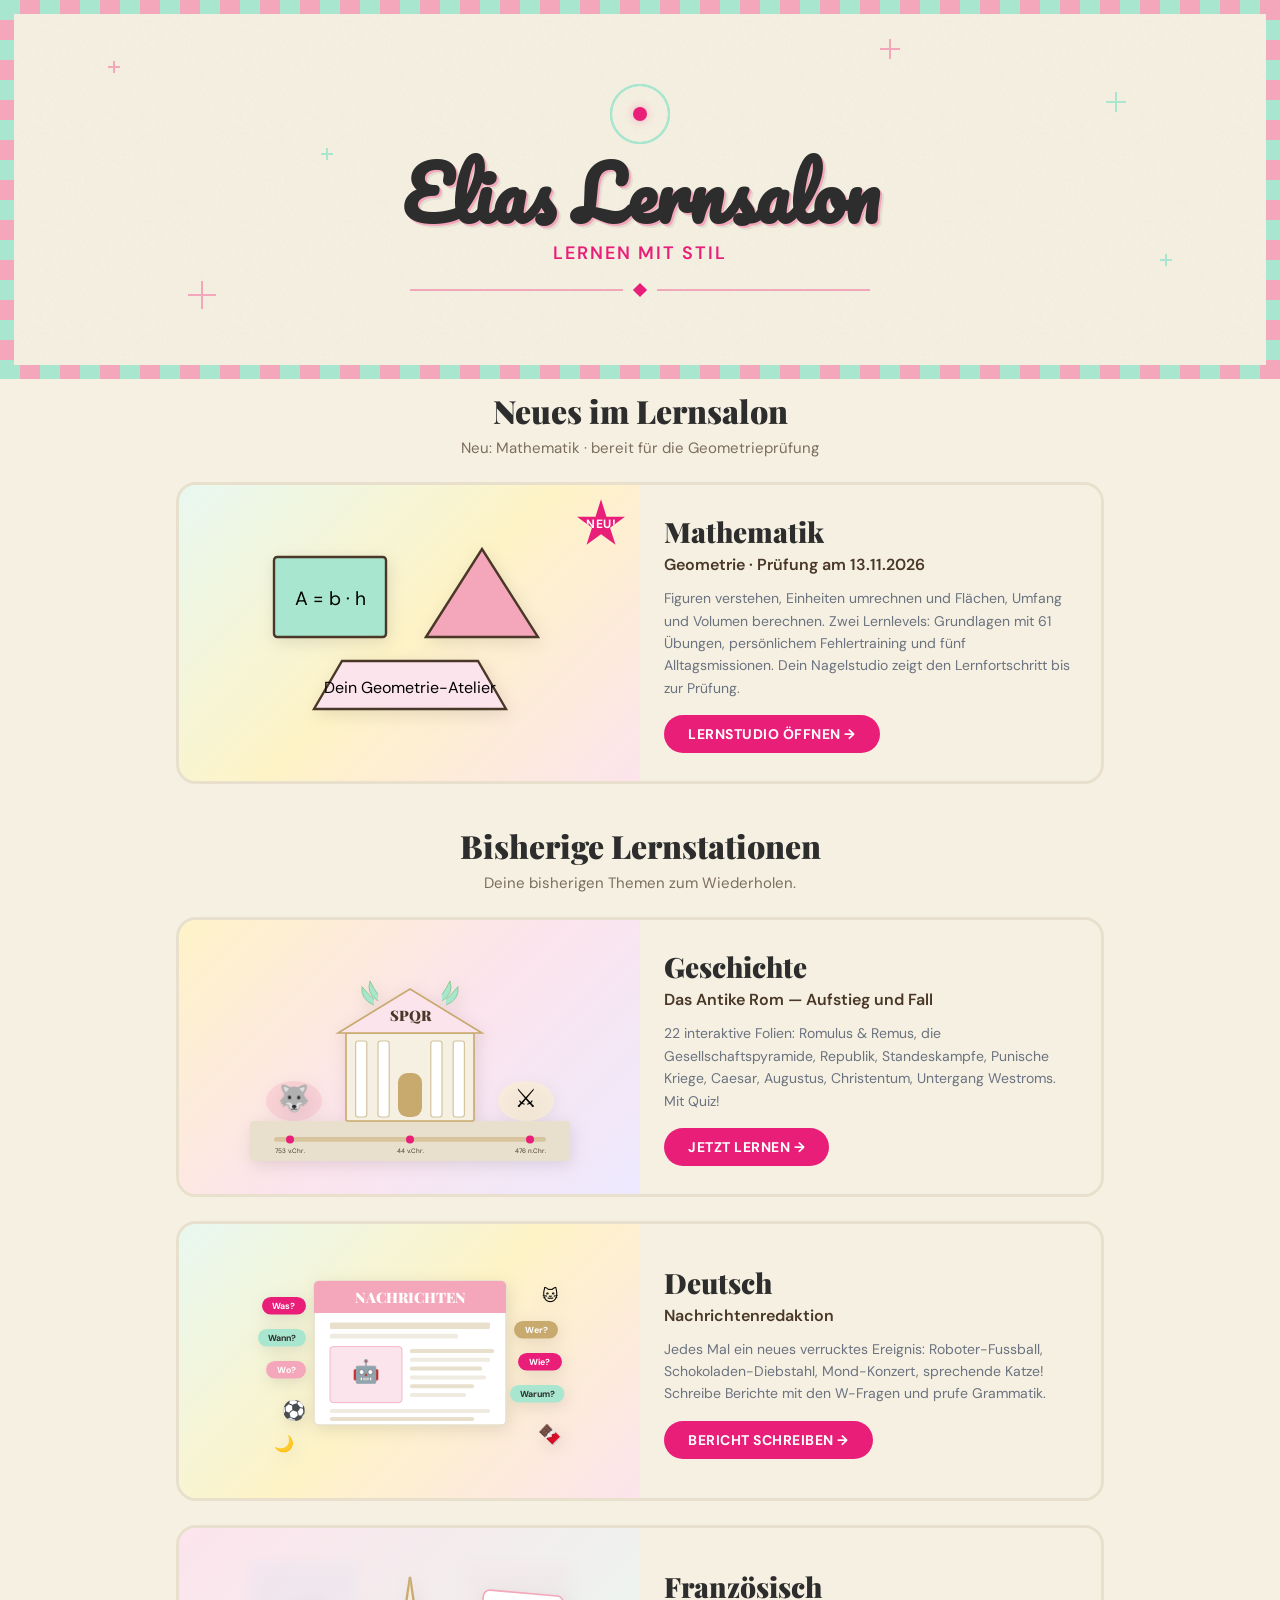
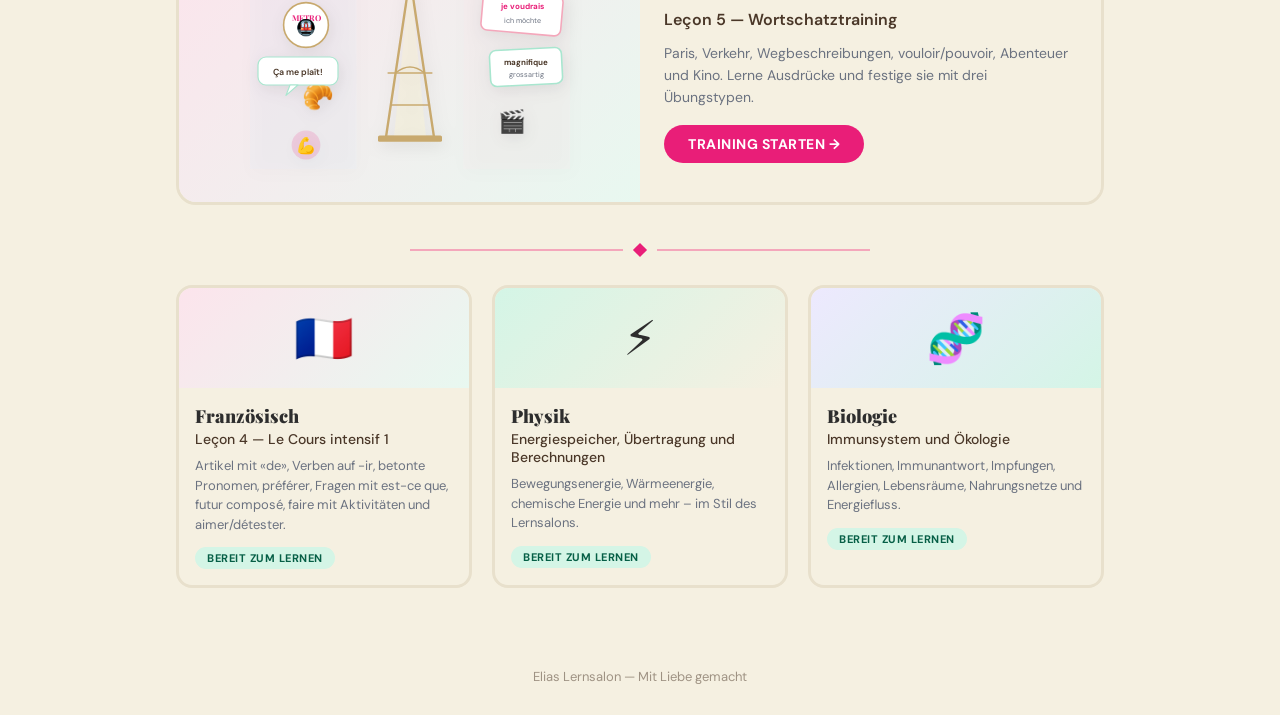
==== commit 07c92389: "Add private device pairing QR and feature Mathematik as new" ====
--- a/index.html
+++ b/index.html
@@ -238,15 +238,19 @@
 <!-- ═══════════════════════════════════════ -->
 <div class="subjects">
   <h2 class="section-title">Neues im Lernsalon</h2>
-  <p class="section-sub">Dein neues Prüfungsmodul und weitere Lernstationen</p>
+  <p class="section-sub">Neu: Mathematik · bereit für die Geometrieprüfung</p>
 
   <div class="featured-grid">
-<a class="featured-card" href="geometry-exam.html"><div class="card-visual vis-report"><svg viewBox="0 0 400 260" role="img" aria-label="Geometrische Figuren"><rect x="30" y="35" width="140" height="100" rx="4" fill="#a8e6cf" stroke="#4a3728" stroke-width="3"/><path d="M220 135L290 25L360 135Z" fill="#f4a7bb" stroke="#4a3728" stroke-width="3"/><path d="M80 225L115 165H285L320 225Z" fill="#fce4ec" stroke="#4a3728" stroke-width="3"/><text x="100" y="95" text-anchor="middle" font-size="24">A = b · h</text><text x="200" y="205" text-anchor="middle" font-size="20">Dein Geometrie-Atelier</text></svg></div><div class="card-content"><div class="fc-subject">Mathematik</div><div class="fc-lesson">Geometrie · Prüfung am 13.11.2026</div><div class="fc-desc">Figuren verstehen, Einheiten umrechnen und Flächen, Umfang und Volumen berechnen. Zwei Lernlevels: Grundlagen mit 61 Übungen, persönlichem Fehlertraining und fünf Alltagsmissionen. Dein Nagelstudio zeigt den Lernfortschritt bis zur Prüfung.</div><div class="fc-btn">Lernstudio öffnen →</div></div></a>
-
+<a class="featured-card" href="geometry-exam.html"><div class="card-visual vis-report"><div class="card-starburst">Neu!</div><svg viewBox="0 0 400 260" role="img" aria-label="Geometrische Figuren"><rect x="30" y="35" width="140" height="100" rx="4" fill="#a8e6cf" stroke="#4a3728" stroke-width="3"/><path d="M220 135L290 25L360 135Z" fill="#f4a7bb" stroke="#4a3728" stroke-width="3"/><path d="M80 225L115 165H285L320 225Z" fill="#fce4ec" stroke="#4a3728" stroke-width="3"/><text x="100" y="95" text-anchor="middle" font-size="24">A = b · h</text><text x="200" y="205" text-anchor="middle" font-size="20">Dein Geometrie-Atelier</text></svg></div><div class="card-content"><div class="fc-subject">Mathematik</div><div class="fc-lesson">Geometrie · Prüfung am 13.11.2026</div><div class="fc-desc">Figuren verstehen, Einheiten umrechnen und Flächen, Umfang und Volumen berechnen. Zwei Lernlevels: Grundlagen mit 61 Übungen, persönlichem Fehlertraining und fünf Alltagsmissionen. Dein Nagelstudio zeigt den Lernfortschritt bis zur Prüfung.</div><div class="fc-btn">Lernstudio öffnen →</div></div></a>
+
+</div>
+<h2 class="section-title">Bisherige Lernstationen</h2>
+<p class="section-sub">Deine bisherigen Themen zum Wiederholen.</p>
+<div class="featured-grid">
     <!-- ██ ROME HISTORY DECK ██ -->
     <a class="featured-card" href="rome-history-deck.html">
       <div class="card-visual vis-rome">
-        <div class="card-starburst">Neu!</div>
+        
         <svg viewBox="0 0 400 260" xmlns="http://www.w3.org/2000/svg">
           <!-- Sky -->
           <defs>
@@ -306,7 +310,7 @@
         <div class="fc-btn">Bericht Schreiben &rarr;</div>
       </div>
       <div class="card-visual vis-report" style="direction:ltr">
-        <div class="card-starburst">Neu!</div>
+        
         <svg viewBox="0 0 400 260" xmlns="http://www.w3.org/2000/svg">
           <!-- Newspaper -->
           <rect x="80" y="30" width="240" height="180" rx="6" fill="#fff" stroke="#e8e0cc" stroke-width="2"/>
@@ -354,7 +358,7 @@
     <!-- ██ FRENCH VOCAB TRAINER ██ -->
     <a class="featured-card" href="french-vocab-trainer.html">
       <div class="card-visual vis-french">
-        <div class="card-starburst">Neu!</div>
+        
         <svg viewBox="0 0 400 260" xmlns="http://www.w3.org/2000/svg">
           <!-- Eiffel Tower (simplified) -->
           <polygon points="200,20 170,220 230,220" fill="none" stroke="#c8a96e" stroke-width="3"/>
@@ -406,8 +410,7 @@
     <div class="retro-divider"><div class="line"></div><div class="diamond"></div><div class="line"></div></div>
   </div>
 
-  <h2 class="section-title">Weitere Lernstationen</h2>
-  <p class="section-sub">Hier kannst du weiterlernen.</p>
+
 
   <div class="card-grid">
 
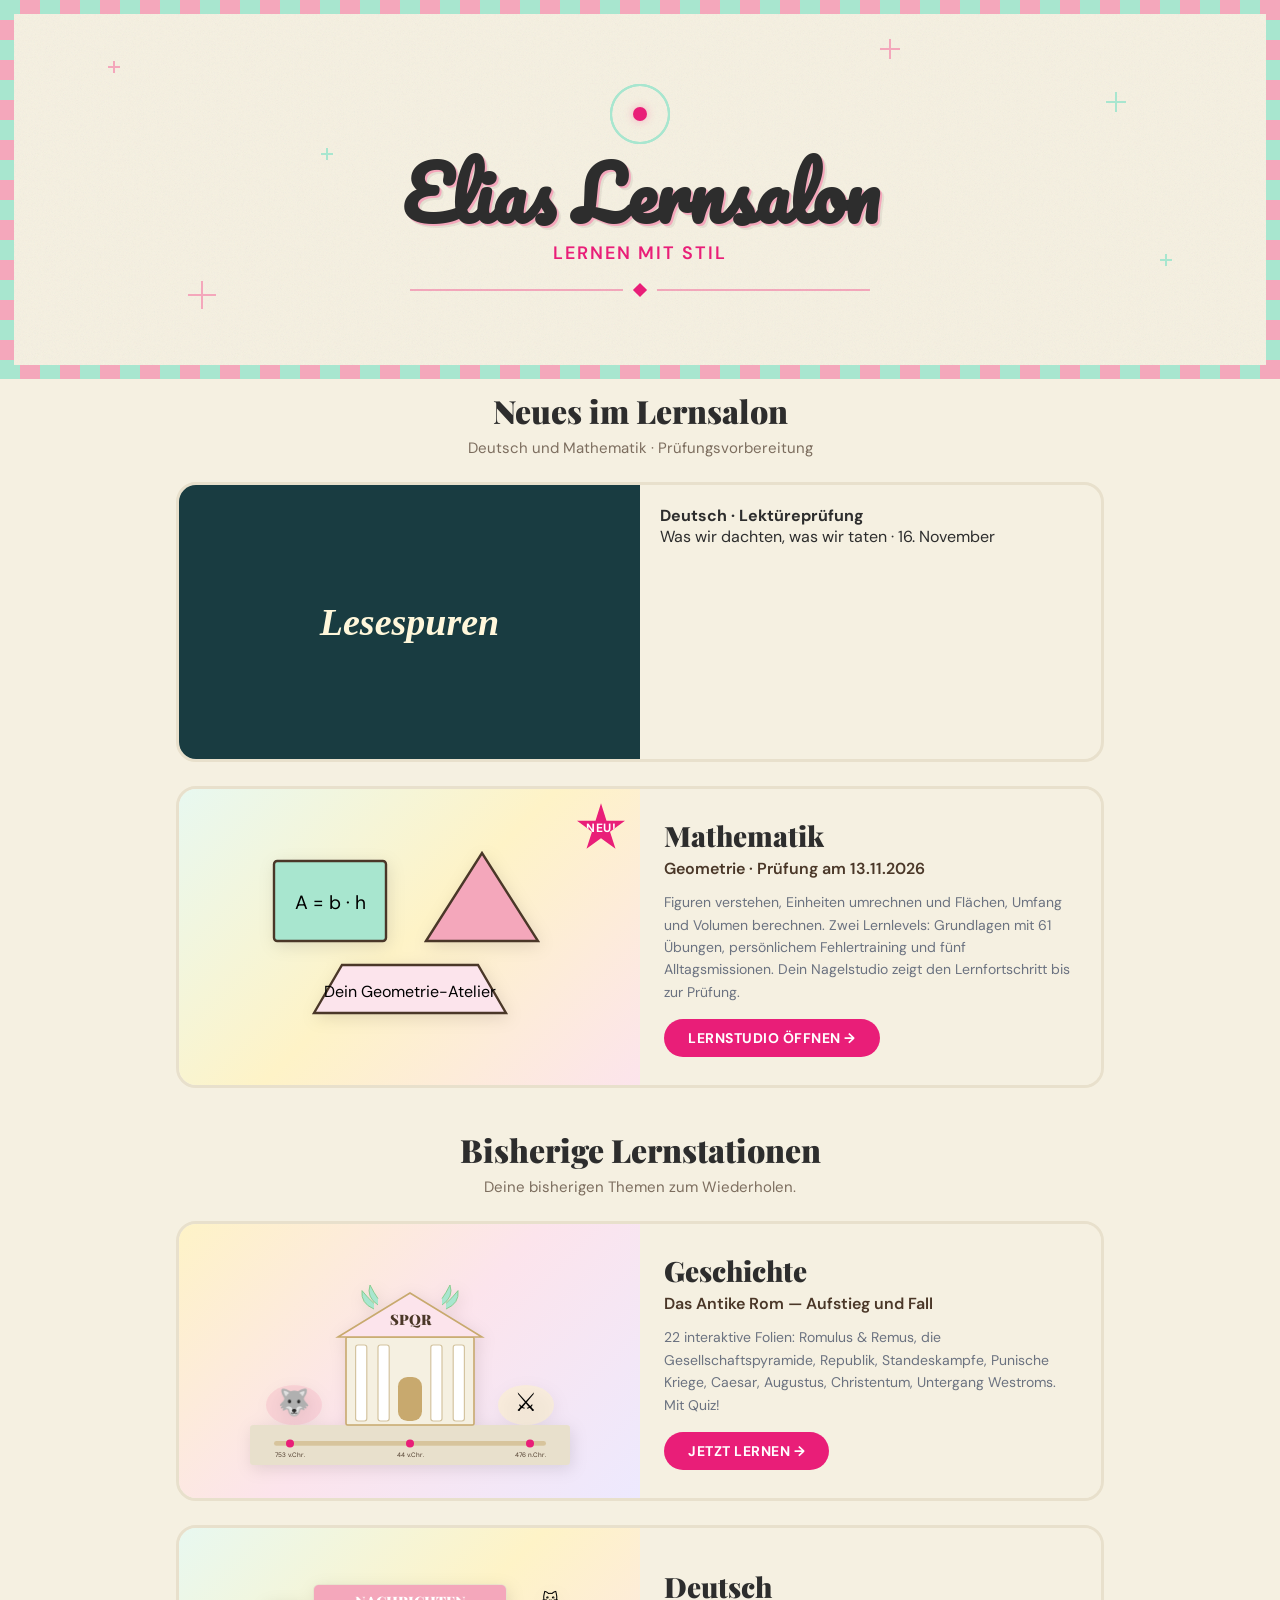
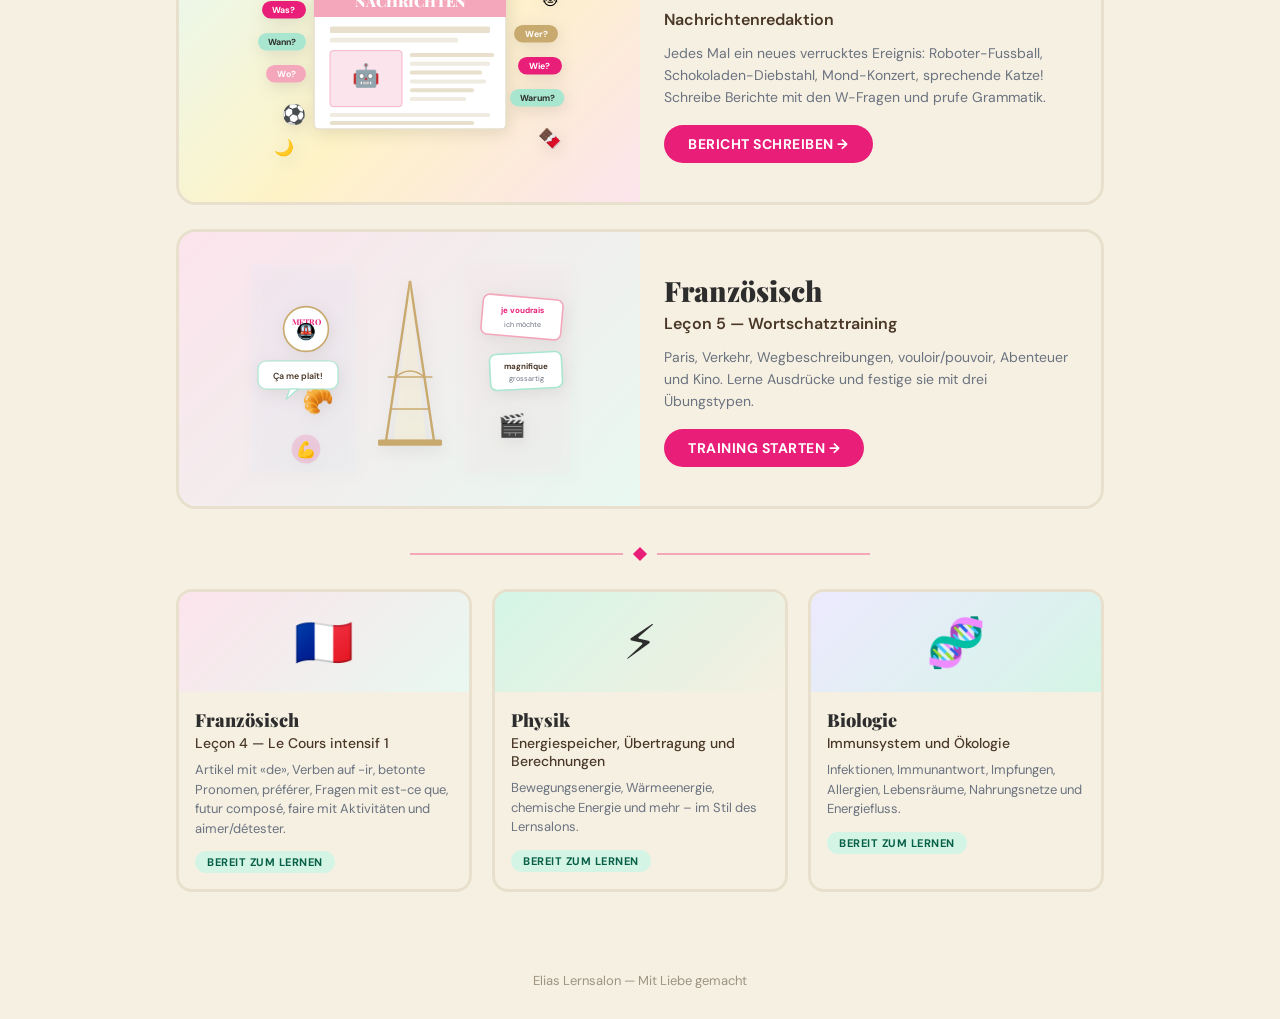
==== commit ecd671a2: "Add German reading and listening exam practice" ====
--- a/index.html
+++ b/index.html
@@ -238,9 +238,10 @@
 <!-- ═══════════════════════════════════════ -->
 <div class="subjects">
   <h2 class="section-title">Neues im Lernsalon</h2>
-  <p class="section-sub">Neu: Mathematik · bereit für die Geometrieprüfung</p>
+  <p class="section-sub">Deutsch und Mathematik · Prüfungsvorbereitung</p>
 
   <div class="featured-grid">
+<a class="featured-card" href="lektuere/index.html"><div class="card-visual" style="background:#193c41;color:#fff7db;display:grid;place-items:center;font:italic bold 38px Georgia">Lesespuren</div><div style="padding:20px"><strong>Deutsch · Lektüreprüfung</strong><p>Was wir dachten, was wir taten · 16. November</p></div></a>
 <a class="featured-card" href="geometry-exam.html"><div class="card-visual vis-report"><div class="card-starburst">Neu!</div><svg viewBox="0 0 400 260" role="img" aria-label="Geometrische Figuren"><rect x="30" y="35" width="140" height="100" rx="4" fill="#a8e6cf" stroke="#4a3728" stroke-width="3"/><path d="M220 135L290 25L360 135Z" fill="#f4a7bb" stroke="#4a3728" stroke-width="3"/><path d="M80 225L115 165H285L320 225Z" fill="#fce4ec" stroke="#4a3728" stroke-width="3"/><text x="100" y="95" text-anchor="middle" font-size="24">A = b · h</text><text x="200" y="205" text-anchor="middle" font-size="20">Dein Geometrie-Atelier</text></svg></div><div class="card-content"><div class="fc-subject">Mathematik</div><div class="fc-lesson">Geometrie · Prüfung am 13.11.2026</div><div class="fc-desc">Figuren verstehen, Einheiten umrechnen und Flächen, Umfang und Volumen berechnen. Zwei Lernlevels: Grundlagen mit 61 Übungen, persönlichem Fehlertraining und fünf Alltagsmissionen. Dein Nagelstudio zeigt den Lernfortschritt bis zur Prüfung.</div><div class="fc-btn">Lernstudio öffnen →</div></div></a>
 
 </div>
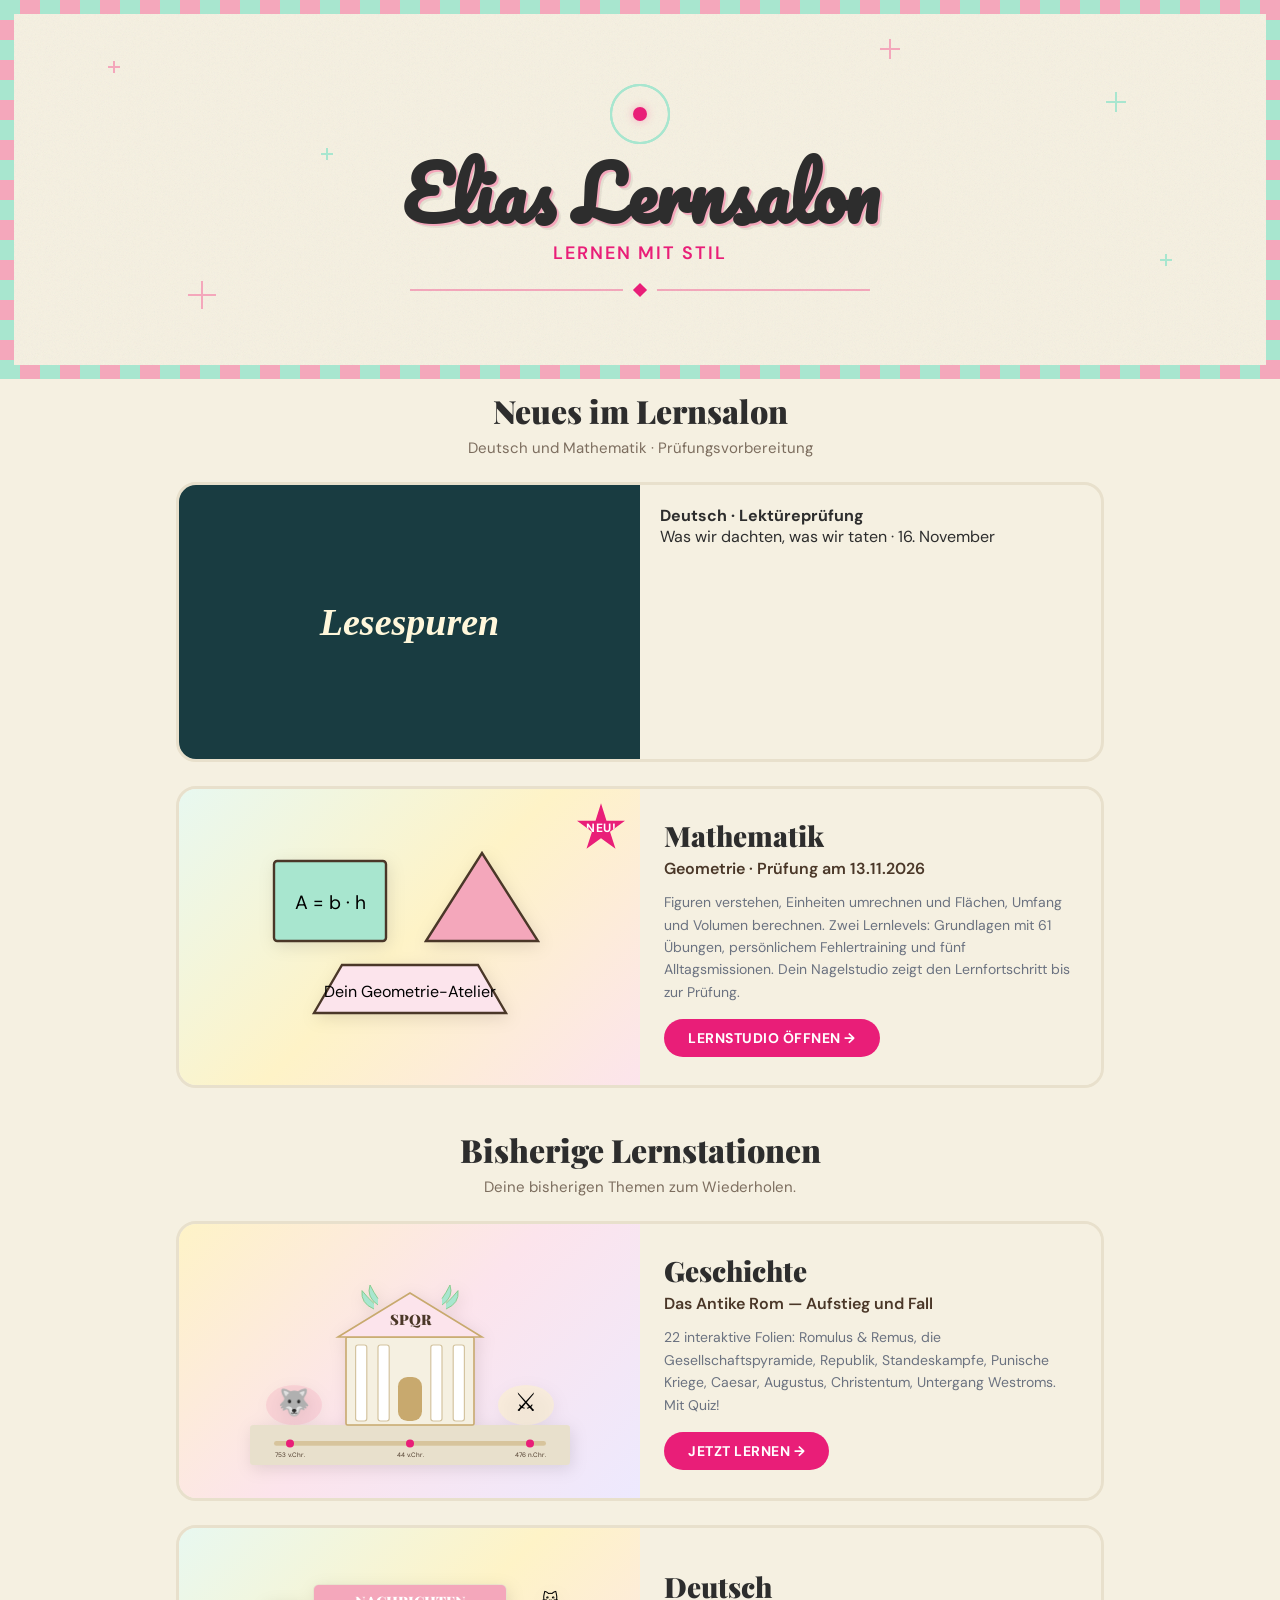
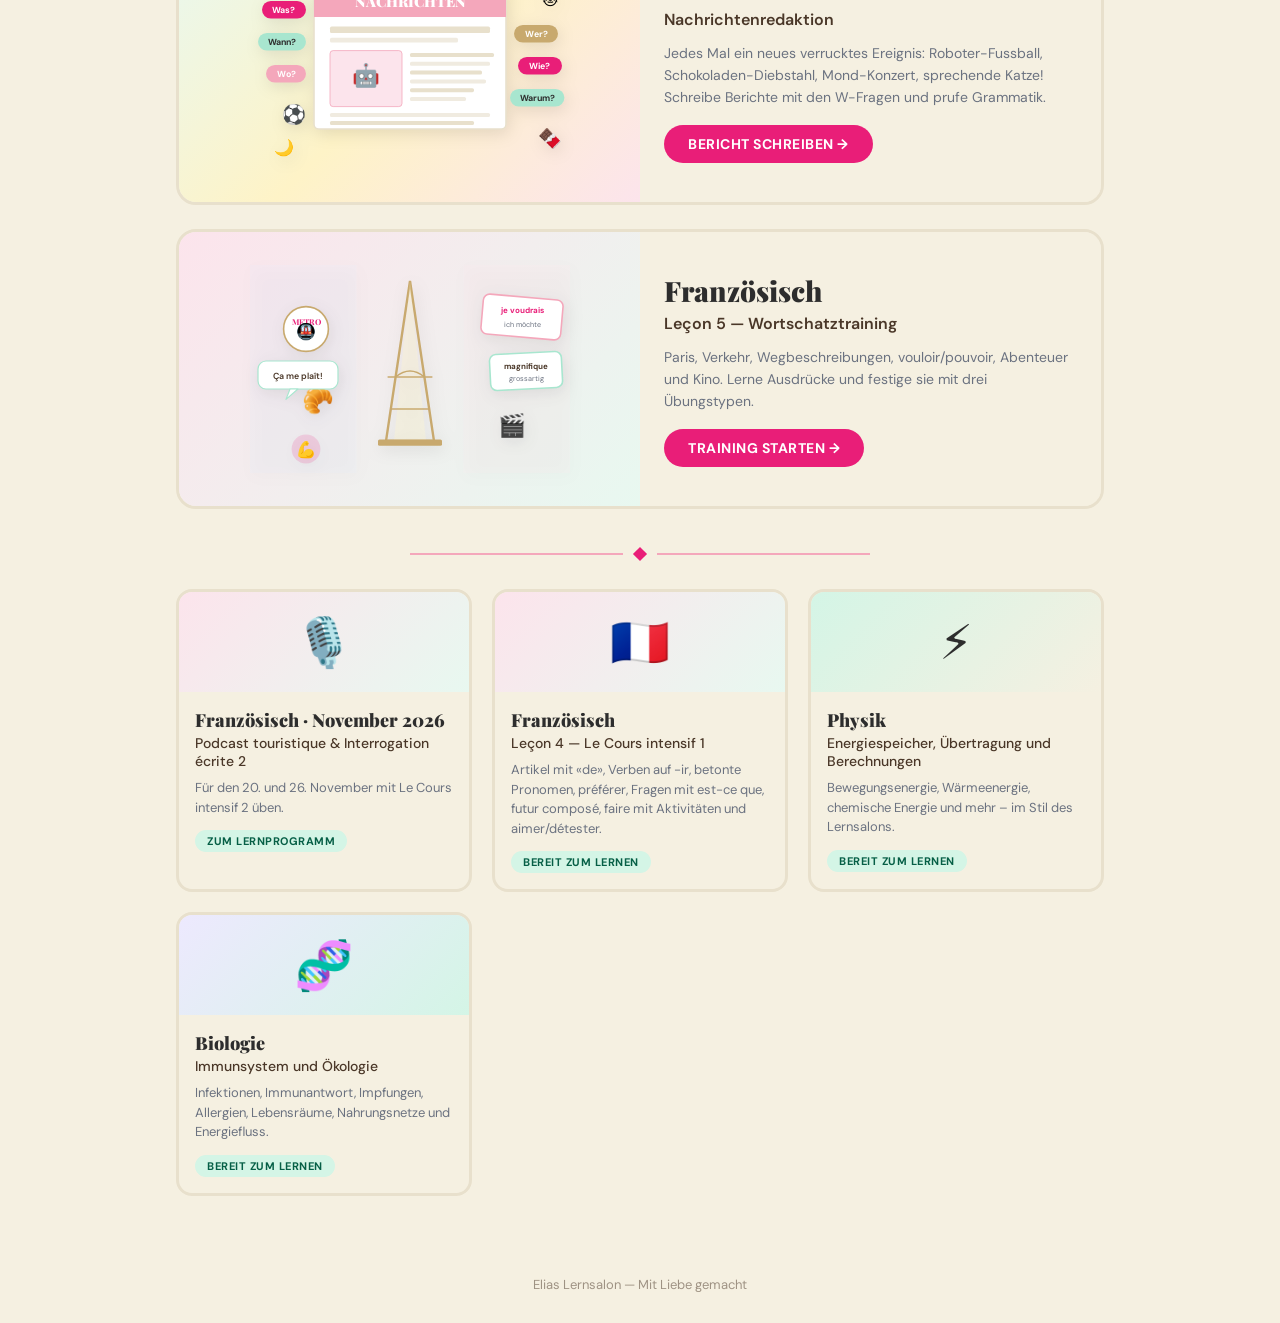
==== commit 01ac4800: "Publish November French podcast and exam practice" ====
--- a/index.html
+++ b/index.html
@@ -415,6 +415,14 @@
 
   <div class="card-grid">
 
+    <a class="subject-card" href="franz-november.html">
+      <div class="card-banner french"><span class="card-emoji">🎙️</span></div>
+      <div class="card-body"><div class="card-subject">Französisch · November 2026</div>
+      <div class="card-lesson">Podcast touristique &amp; Interrogation écrite 2</div>
+      <div class="card-desc">Für den 20. und 26. November mit Le Cours intensif 2 üben.</div>
+      <span class="card-tag tag-live">Zum Lernprogramm</span></div>
+    </a>
+
     <!-- FRENCH LECON 4 -->
     <a class="subject-card" href="french-lecon4.html">
       <div class="card-banner french"><span class="card-emoji">🇫🇷</span></div>
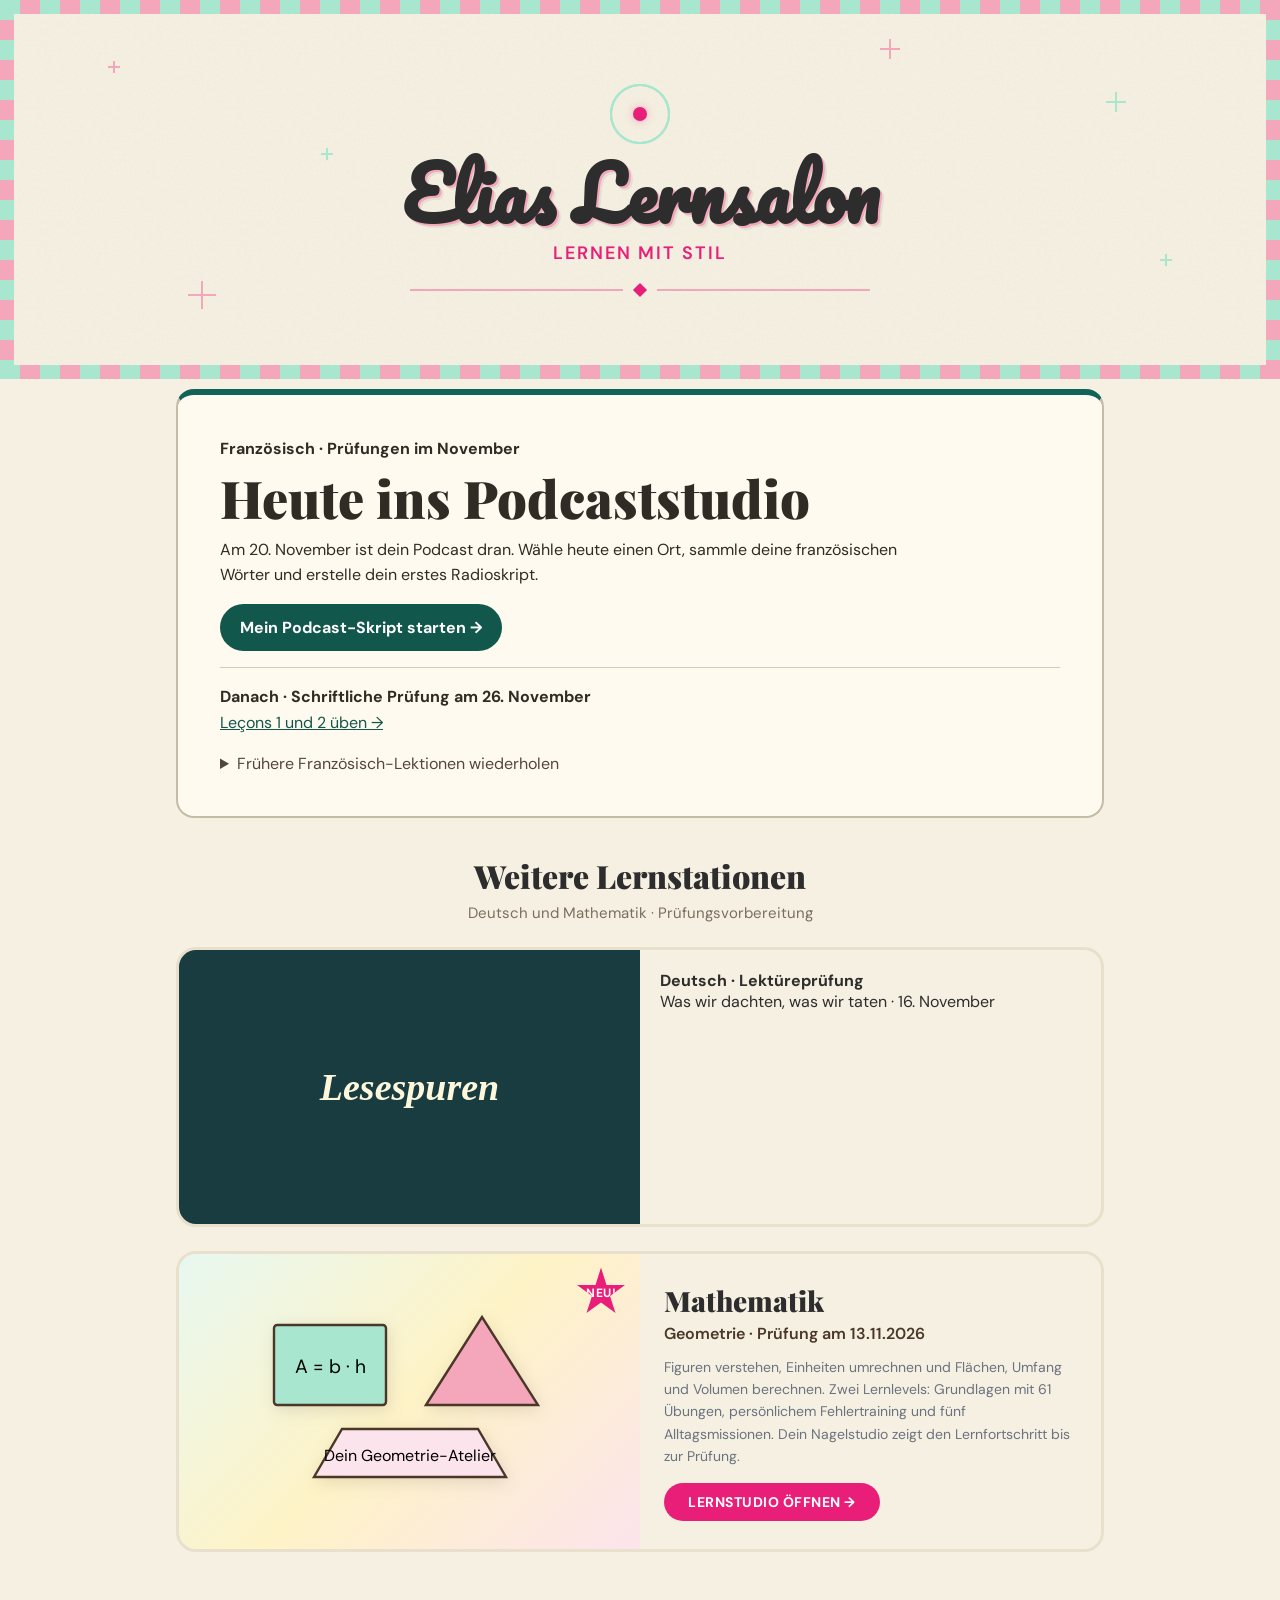
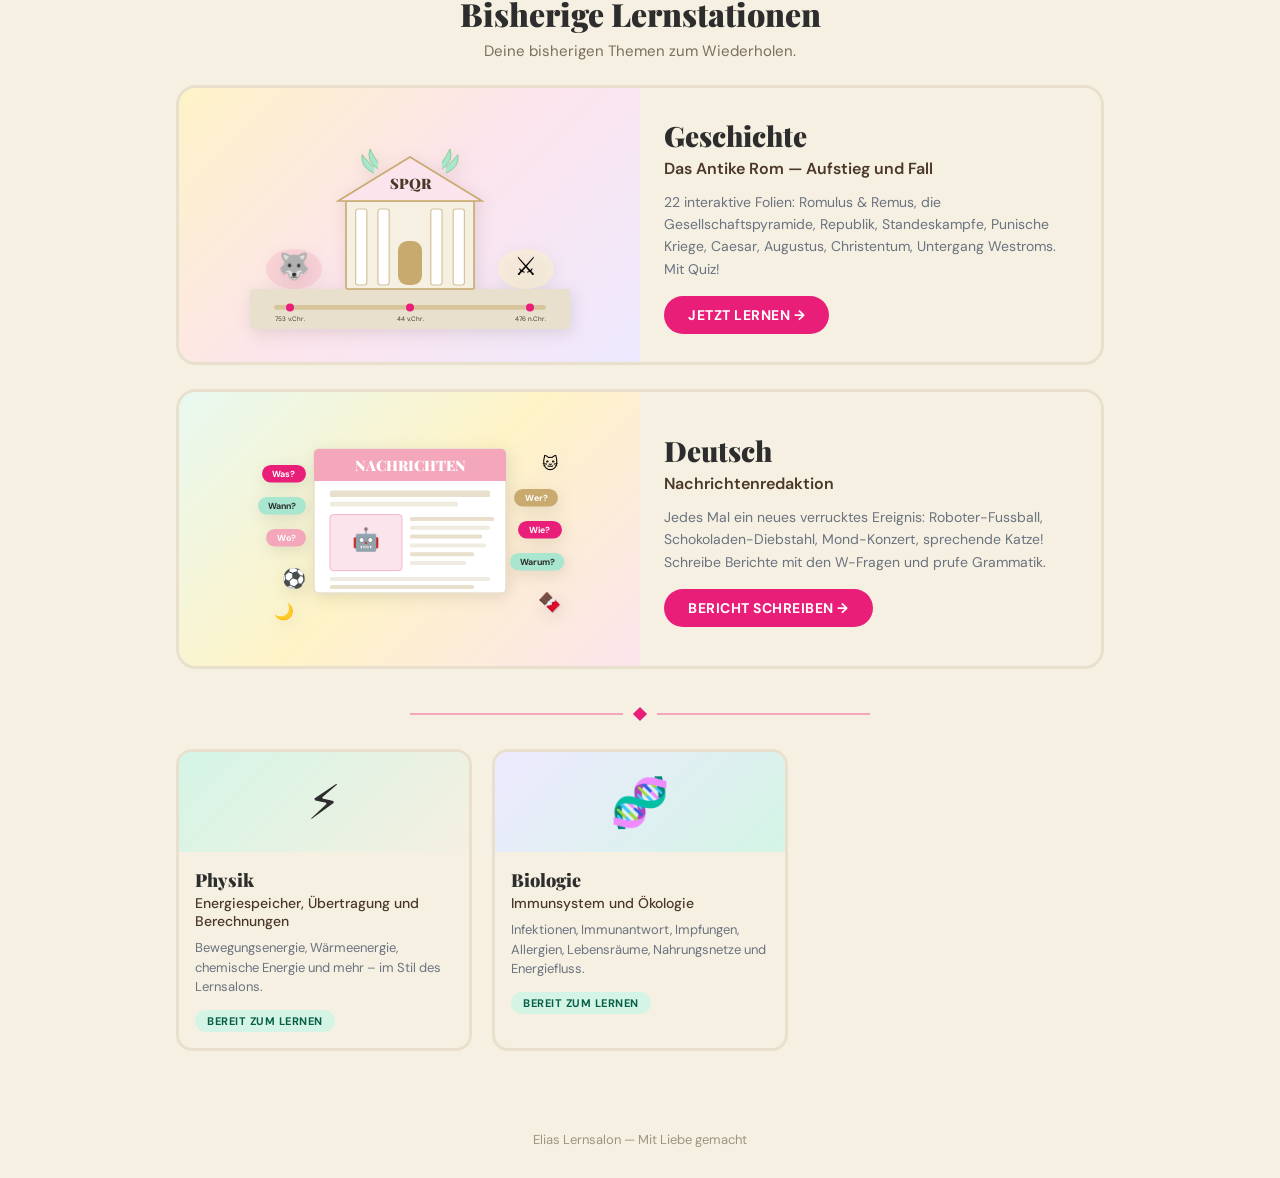
==== commit ba1e03b1: "Prioritize the French podcast and group revision lessons" ====
--- a/index.html
+++ b/index.html
@@ -209,6 +209,7 @@
   50%{filter:drop-shadow(0 0 12px rgba(233,30,120,.4))}
 }
 .featured-card .card-visual svg{animation:pulse-glow 3s ease-in-out infinite}
+.fr-focus{border:2px solid #c4bca7;border-top:6px solid #126357;border-radius:18px;background:#fffaf0;margin:0 auto 36px;padding:clamp(20px,4vw,42px);color:#302b25}.fr-focus h2{font:900 clamp(30px,5vw,52px)/1.08 'Playfair Display',Georgia,serif;margin:8px 0 12px}.fr-date,.fr-next strong{font-weight:700}.fr-focus p{max-width:62ch;line-height:1.55}.fr-focus a{color:#12574c}.fr-focus .fr-start{display:inline-block;background:#12574c;color:white;text-decoration:none;font-weight:bold;padding:13px 20px;border-radius:24px;margin:16px 0}.fr-next{border-top:1px solid #d4c9b1;padding:16px 0;line-height:1.65}.fr-focus summary{cursor:pointer;color:#51483b}.fr-focus details p{margin:8px 0}
 </style>
 </head>
 <body>
@@ -237,7 +238,15 @@
 <!-- FEATURED NEW APPS — Big visual cards   -->
 <!-- ═══════════════════════════════════════ -->
 <div class="subjects">
-  <h2 class="section-title">Neues im Lernsalon</h2>
+  <section class="fr-focus" aria-labelledby="fr-heading">
+    <p class="fr-date">Französisch · Prüfungen im November</p>
+    <h2 id="fr-heading">Heute ins Podcaststudio</h2>
+    <p>Am 20. November ist dein Podcast dran. Wähle heute einen Ort, sammle deine französischen Wörter und erstelle dein erstes Radioskript.</p>
+    <a class="fr-start" href="franz-november.html#podcaststudio">Mein Podcast-Skript starten →</a>
+    <div class="fr-next"><strong>Danach · Schriftliche Prüfung am 26. November</strong><br><a href="franz-november.html#schriftlich">Leçons 1 und 2 üben →</a></div>
+    <details><summary>Frühere Französisch-Lektionen wiederholen</summary><p><a href="french-lecon4.html">Leçon 4 · Grammatik und Aktivitäten</a></p><p><a href="french-vocab-trainer.html">Leçon 5 · Paris und Wortschatz</a></p></details>
+  </section>
+  <h2 class="section-title">Weitere Lernstationen</h2>
   <p class="section-sub">Deutsch und Mathematik · Prüfungsvorbereitung</p>
 
   <div class="featured-grid">
@@ -357,52 +366,7 @@
     </a>
 
     <!-- ██ FRENCH VOCAB TRAINER ██ -->
-    <a class="featured-card" href="french-vocab-trainer.html">
-      <div class="card-visual vis-french">
-        
-        <svg viewBox="0 0 400 260" xmlns="http://www.w3.org/2000/svg">
-          <!-- Eiffel Tower (simplified) -->
-          <polygon points="200,20 170,220 230,220" fill="none" stroke="#c8a96e" stroke-width="3"/>
-          <polygon points="200,20 180,220 220,220" fill="#fef3c7" opacity=".3"/>
-          <line x1="172" y1="140" x2="228" y2="140" stroke="#c8a96e" stroke-width="2"/>
-          <line x1="175" y1="180" x2="225" y2="180" stroke="#c8a96e" stroke-width="2"/>
-          <!-- Arch at middle -->
-          <path d="M182,140 Q200,125 218,140" fill="none" stroke="#c8a96e" stroke-width="2"/>
-          <!-- Base platform -->
-          <rect x="160" y="218" width="80" height="8" rx="2" fill="#c8a96e"/>
-          <!-- French flag colors (subtle background stripes) -->
-          <rect x="0" y="0" width="133" height="260" fill="#dbeafe" opacity=".15"/>
-          <rect x="267" y="0" width="133" height="260" fill="#fce4ec" opacity=".15"/>
-          <!-- Metro sign -->
-          <circle cx="70" cy="80" r="28" fill="#fff" stroke="#c8a96e" stroke-width="2"/>
-          <text x="70" y="75" text-anchor="middle" font-family="'Playfair Display',serif" font-size="10" font-weight="700" fill="#e91e78">METRO</text>
-          <text x="70" y="90" text-anchor="middle" font-size="20">🚇</text>
-          <!-- Vocab cards floating -->
-          <rect x="290" y="40" width="100" height="50" rx="8" fill="#fff" stroke="#f4a7bb" stroke-width="2" transform="rotate(5,340,65)"/>
-          <text x="340" y="60" text-anchor="middle" font-size="10" font-weight="700" fill="#e91e78">je voudrais</text>
-          <text x="340" y="78" text-anchor="middle" font-size="9" fill="#6b7280">ich möchte</text>
-          <rect x="300" y="110" width="90" height="45" rx="8" fill="#fff" stroke="#a8e6cf" stroke-width="2" transform="rotate(-3,345,132)"/>
-          <text x="345" y="130" text-anchor="middle" font-size="10" font-weight="700" fill="#4a3728">magnifique</text>
-          <text x="345" y="145" text-anchor="middle" font-size="9" fill="#6b7280">grossartig</text>
-          <!-- Croissant & beret -->
-          <text x="65" y="180" font-size="32">🥐</text>
-          <text x="310" y="210" font-size="28">🎬</text>
-          <!-- Muscle / repeat icon -->
-          <circle cx="70" cy="230" r="18" fill="#e91e78" opacity=".15"/>
-          <text x="70" y="237" text-anchor="middle" font-size="20">💪</text>
-          <!-- Speech bubble -->
-          <rect x="10" y="120" width="100" height="35" rx="10" fill="#fff" stroke="#a8e6cf" stroke-width="1.5"/>
-          <text x="60" y="142" text-anchor="middle" font-size="11" font-weight="600" fill="#4a3728">Ça me plaît!</text>
-          <polygon points="50,155 60,155 45,168" fill="#fff" stroke="#a8e6cf" stroke-width="1.5" stroke-linejoin="round"/>
-        </svg>
-      </div>
-      <div class="card-content">
-        <div class="fc-subject">Französisch</div>
-        <div class="fc-lesson">Leçon 5 — Wortschatztraining</div>
-        <div class="fc-desc">Paris, Verkehr, Wegbeschreibungen, vouloir/pouvoir, Abenteuer und Kino. Lerne Ausdrücke und festige sie mit drei Übungstypen.</div>
-        <div class="fc-btn">Training starten &rarr;</div>
-      </div>
-    </a>
+    
 
   </div>
 
@@ -415,24 +379,10 @@
 
   <div class="card-grid">
 
-    <a class="subject-card" href="franz-november.html">
-      <div class="card-banner french"><span class="card-emoji">🎙️</span></div>
-      <div class="card-body"><div class="card-subject">Französisch · November 2026</div>
-      <div class="card-lesson">Podcast touristique &amp; Interrogation écrite 2</div>
-      <div class="card-desc">Für den 20. und 26. November mit Le Cours intensif 2 üben.</div>
-      <span class="card-tag tag-live">Zum Lernprogramm</span></div>
-    </a>
+    
 
     <!-- FRENCH LECON 4 -->
-    <a class="subject-card" href="french-lecon4.html">
-      <div class="card-banner french"><span class="card-emoji">🇫🇷</span></div>
-      <div class="card-body">
-        <div class="card-subject">Französisch</div>
-        <div class="card-lesson">Leçon 4 — Le Cours intensif 1</div>
-        <div class="card-desc">Artikel mit «de», Verben auf -ir, betonte Pronomen, préférer, Fragen mit est-ce que, futur composé, faire mit Aktivitäten und aimer/détester.</div>
-        <span class="card-tag tag-live">Bereit zum Lernen</span>
-      </div>
-    </a>
+    
 
     <!-- PHYSICS -->
     <a class="subject-card" href="energy-quiz.html">
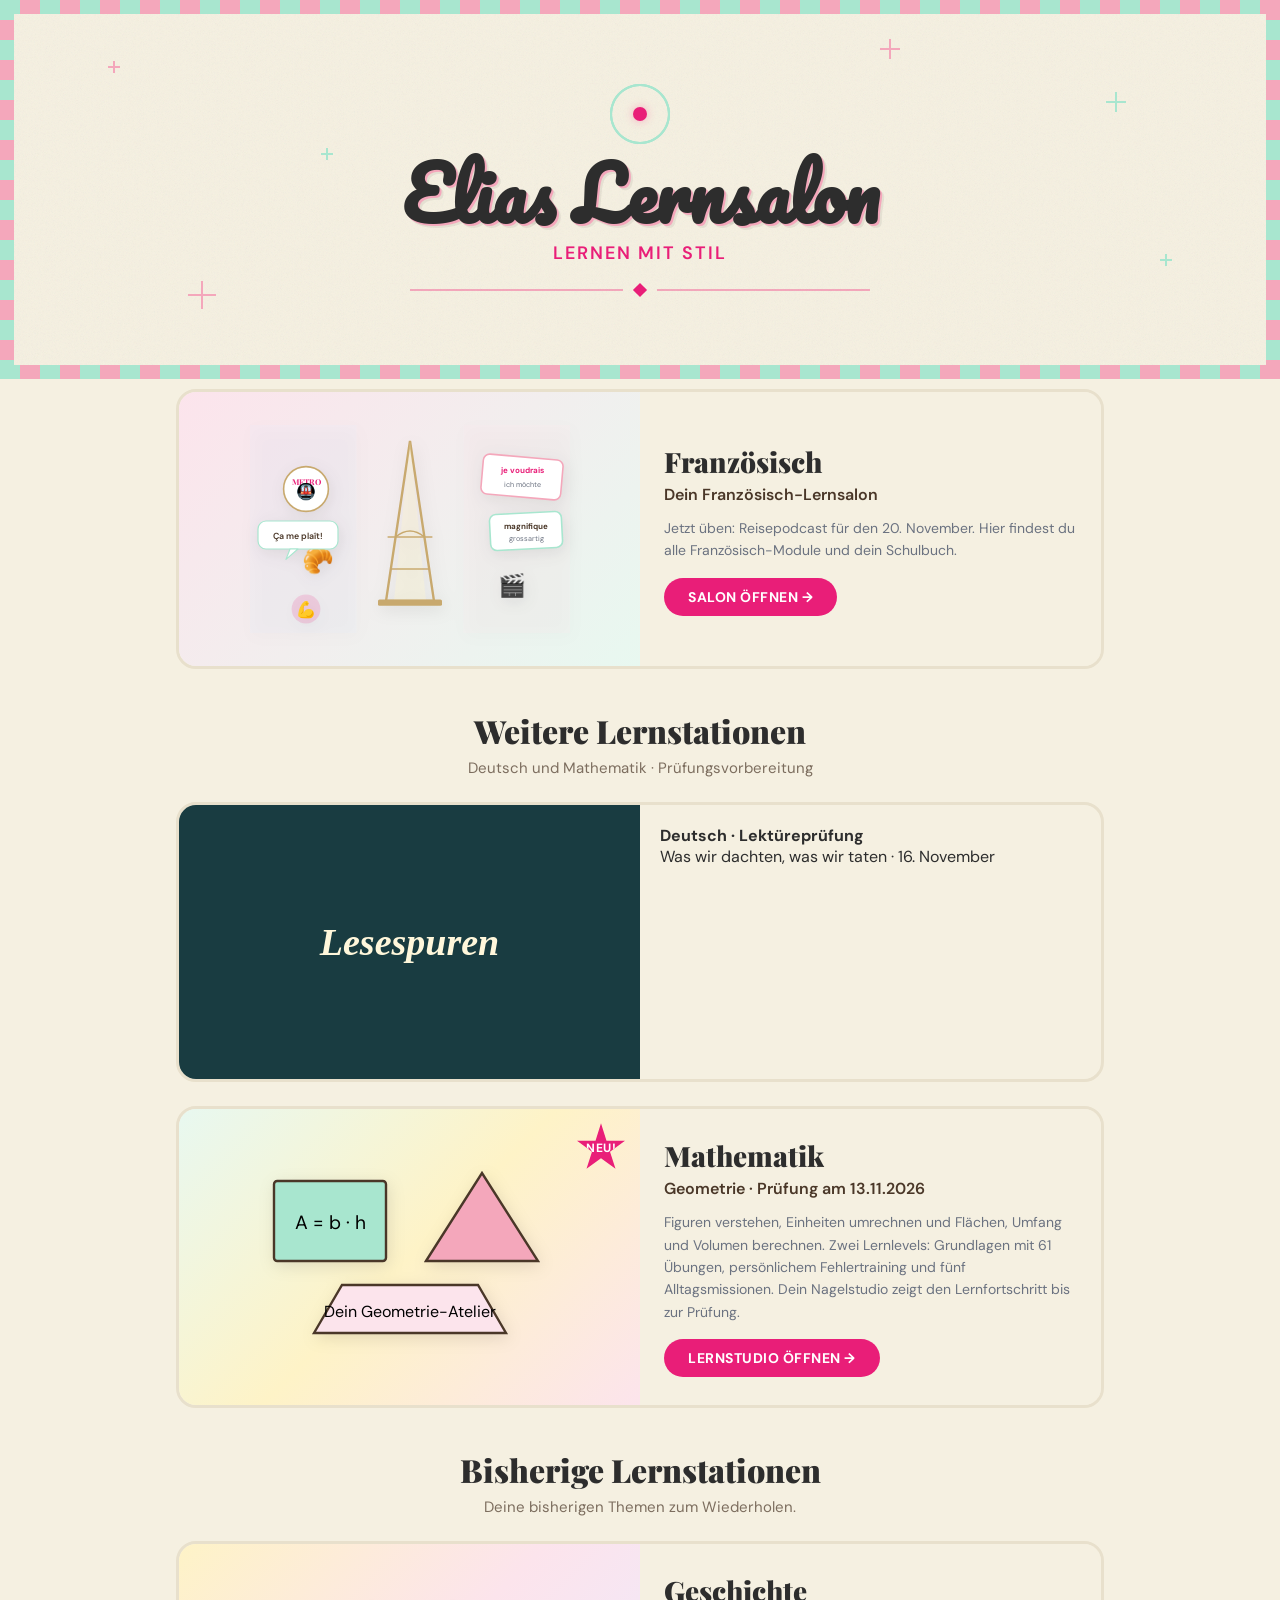
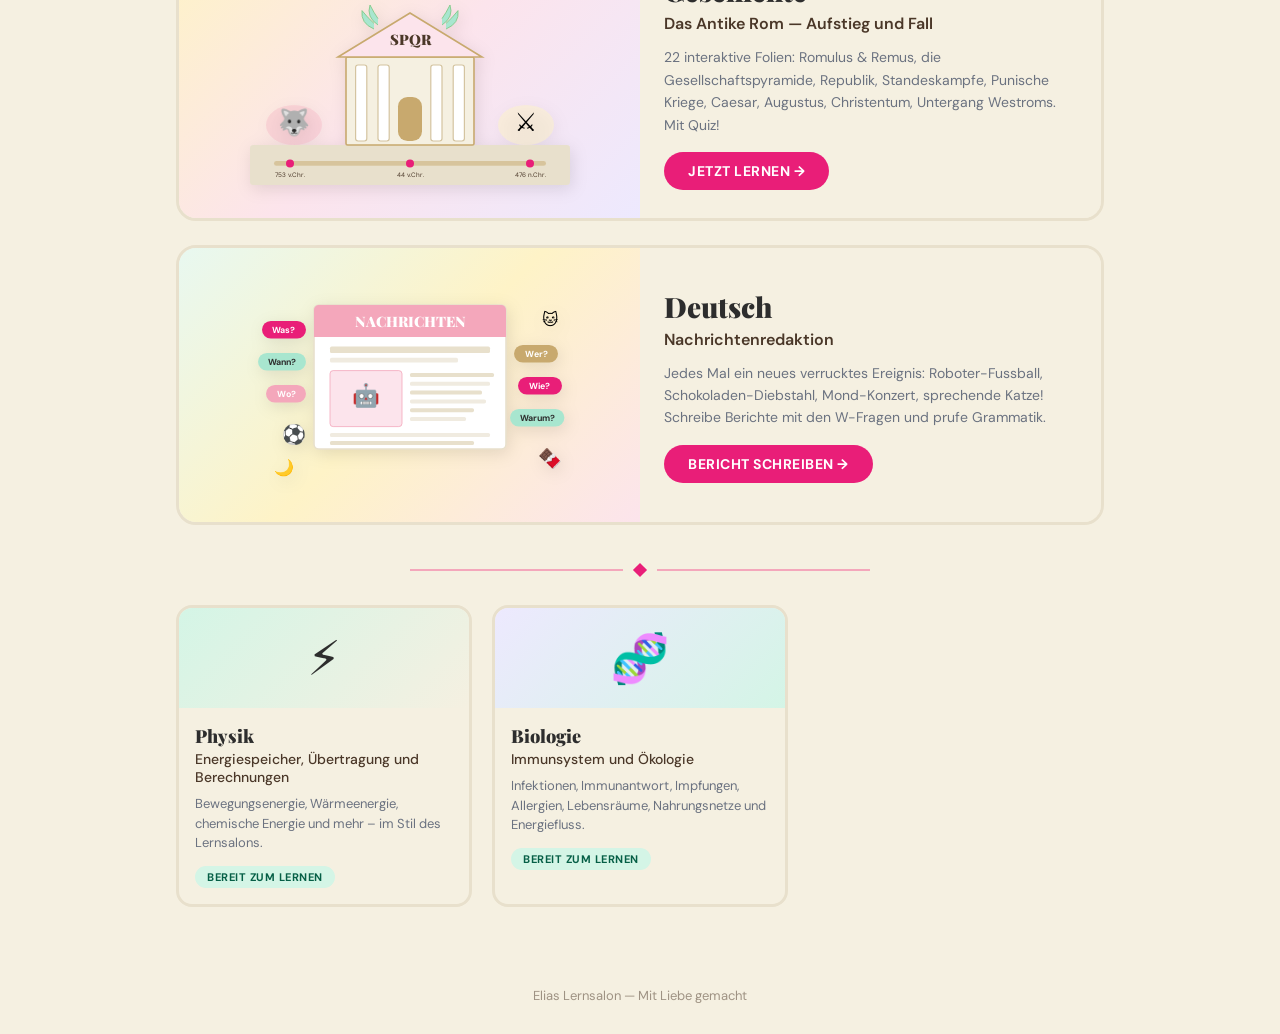
==== commit d7b7be19: "Restore illustrated French salon entrance with modules and licensed reader" ====
--- a/index.html
+++ b/index.html
@@ -209,7 +209,6 @@
   50%{filter:drop-shadow(0 0 12px rgba(233,30,120,.4))}
 }
 .featured-card .card-visual svg{animation:pulse-glow 3s ease-in-out infinite}
-.fr-focus{border:2px solid #c4bca7;border-top:6px solid #126357;border-radius:18px;background:#fffaf0;margin:0 auto 36px;padding:clamp(20px,4vw,42px);color:#302b25}.fr-focus h2{font:900 clamp(30px,5vw,52px)/1.08 'Playfair Display',Georgia,serif;margin:8px 0 12px}.fr-date,.fr-next strong{font-weight:700}.fr-focus p{max-width:62ch;line-height:1.55}.fr-focus a{color:#12574c}.fr-focus .fr-start{display:inline-block;background:#12574c;color:white;text-decoration:none;font-weight:bold;padding:13px 20px;border-radius:24px;margin:16px 0}.fr-next{border-top:1px solid #d4c9b1;padding:16px 0;line-height:1.65}.fr-focus summary{cursor:pointer;color:#51483b}.fr-focus details p{margin:8px 0}
 </style>
 </head>
 <body>
@@ -238,14 +237,52 @@
 <!-- FEATURED NEW APPS — Big visual cards   -->
 <!-- ═══════════════════════════════════════ -->
 <div class="subjects">
-  <section class="fr-focus" aria-labelledby="fr-heading">
-    <p class="fr-date">Französisch · Prüfungen im November</p>
-    <h2 id="fr-heading">Heute ins Podcaststudio</h2>
-    <p>Am 20. November ist dein Podcast dran. Wähle heute einen Ort, sammle deine französischen Wörter und erstelle dein erstes Radioskript.</p>
-    <a class="fr-start" href="franz-november.html#podcaststudio">Mein Podcast-Skript starten →</a>
-    <div class="fr-next"><strong>Danach · Schriftliche Prüfung am 26. November</strong><br><a href="franz-november.html#schriftlich">Leçons 1 und 2 üben →</a></div>
-    <details><summary>Frühere Französisch-Lektionen wiederholen</summary><p><a href="french-lecon4.html">Leçon 4 · Grammatik und Aktivitäten</a></p><p><a href="french-vocab-trainer.html">Leçon 5 · Paris und Wortschatz</a></p></details>
-  </section>
+  <div class="featured-grid"><a class="featured-card" href="franzoesisch.html">
+      <div class="card-visual vis-french">
+        
+        <svg viewBox="0 0 400 260" xmlns="http://www.w3.org/2000/svg">
+          <!-- Eiffel Tower (simplified) -->
+          <polygon points="200,20 170,220 230,220" fill="none" stroke="#c8a96e" stroke-width="3"/>
+          <polygon points="200,20 180,220 220,220" fill="#fef3c7" opacity=".3"/>
+          <line x1="172" y1="140" x2="228" y2="140" stroke="#c8a96e" stroke-width="2"/>
+          <line x1="175" y1="180" x2="225" y2="180" stroke="#c8a96e" stroke-width="2"/>
+          <!-- Arch at middle -->
+          <path d="M182,140 Q200,125 218,140" fill="none" stroke="#c8a96e" stroke-width="2"/>
+          <!-- Base platform -->
+          <rect x="160" y="218" width="80" height="8" rx="2" fill="#c8a96e"/>
+          <!-- French flag colors (subtle background stripes) -->
+          <rect x="0" y="0" width="133" height="260" fill="#dbeafe" opacity=".15"/>
+          <rect x="267" y="0" width="133" height="260" fill="#fce4ec" opacity=".15"/>
+          <!-- Metro sign -->
+          <circle cx="70" cy="80" r="28" fill="#fff" stroke="#c8a96e" stroke-width="2"/>
+          <text x="70" y="75" text-anchor="middle" font-family="'Playfair Display',serif" font-size="10" font-weight="700" fill="#e91e78">METRO</text>
+          <text x="70" y="90" text-anchor="middle" font-size="20">🚇</text>
+          <!-- Vocab cards floating -->
+          <rect x="290" y="40" width="100" height="50" rx="8" fill="#fff" stroke="#f4a7bb" stroke-width="2" transform="rotate(5,340,65)"/>
+          <text x="340" y="60" text-anchor="middle" font-size="10" font-weight="700" fill="#e91e78">je voudrais</text>
+          <text x="340" y="78" text-anchor="middle" font-size="9" fill="#6b7280">ich möchte</text>
+          <rect x="300" y="110" width="90" height="45" rx="8" fill="#fff" stroke="#a8e6cf" stroke-width="2" transform="rotate(-3,345,132)"/>
+          <text x="345" y="130" text-anchor="middle" font-size="10" font-weight="700" fill="#4a3728">magnifique</text>
+          <text x="345" y="145" text-anchor="middle" font-size="9" fill="#6b7280">grossartig</text>
+          <!-- Croissant & beret -->
+          <text x="65" y="180" font-size="32">🥐</text>
+          <text x="310" y="210" font-size="28">🎬</text>
+          <!-- Muscle / repeat icon -->
+          <circle cx="70" cy="230" r="18" fill="#e91e78" opacity=".15"/>
+          <text x="70" y="237" text-anchor="middle" font-size="20">💪</text>
+          <!-- Speech bubble -->
+          <rect x="10" y="120" width="100" height="35" rx="10" fill="#fff" stroke="#a8e6cf" stroke-width="1.5"/>
+          <text x="60" y="142" text-anchor="middle" font-size="11" font-weight="600" fill="#4a3728">Ça me plaît!</text>
+          <polygon points="50,155 60,155 45,168" fill="#fff" stroke="#a8e6cf" stroke-width="1.5" stroke-linejoin="round"/>
+        </svg>
+      </div>
+      <div class="card-content">
+        <div class="fc-subject">Französisch</div>
+        <div class="fc-lesson">Dein Französisch-Lernsalon</div>
+        <div class="fc-desc">Jetzt üben: Reisepodcast für den 20. November. Hier findest du alle Französisch-Module und dein Schulbuch.</div>
+        <div class="fc-btn">Salon öffnen &rarr;</div>
+      </div>
+    </a></div>
   <h2 class="section-title">Weitere Lernstationen</h2>
   <p class="section-sub">Deutsch und Mathematik · Prüfungsvorbereitung</p>
 
